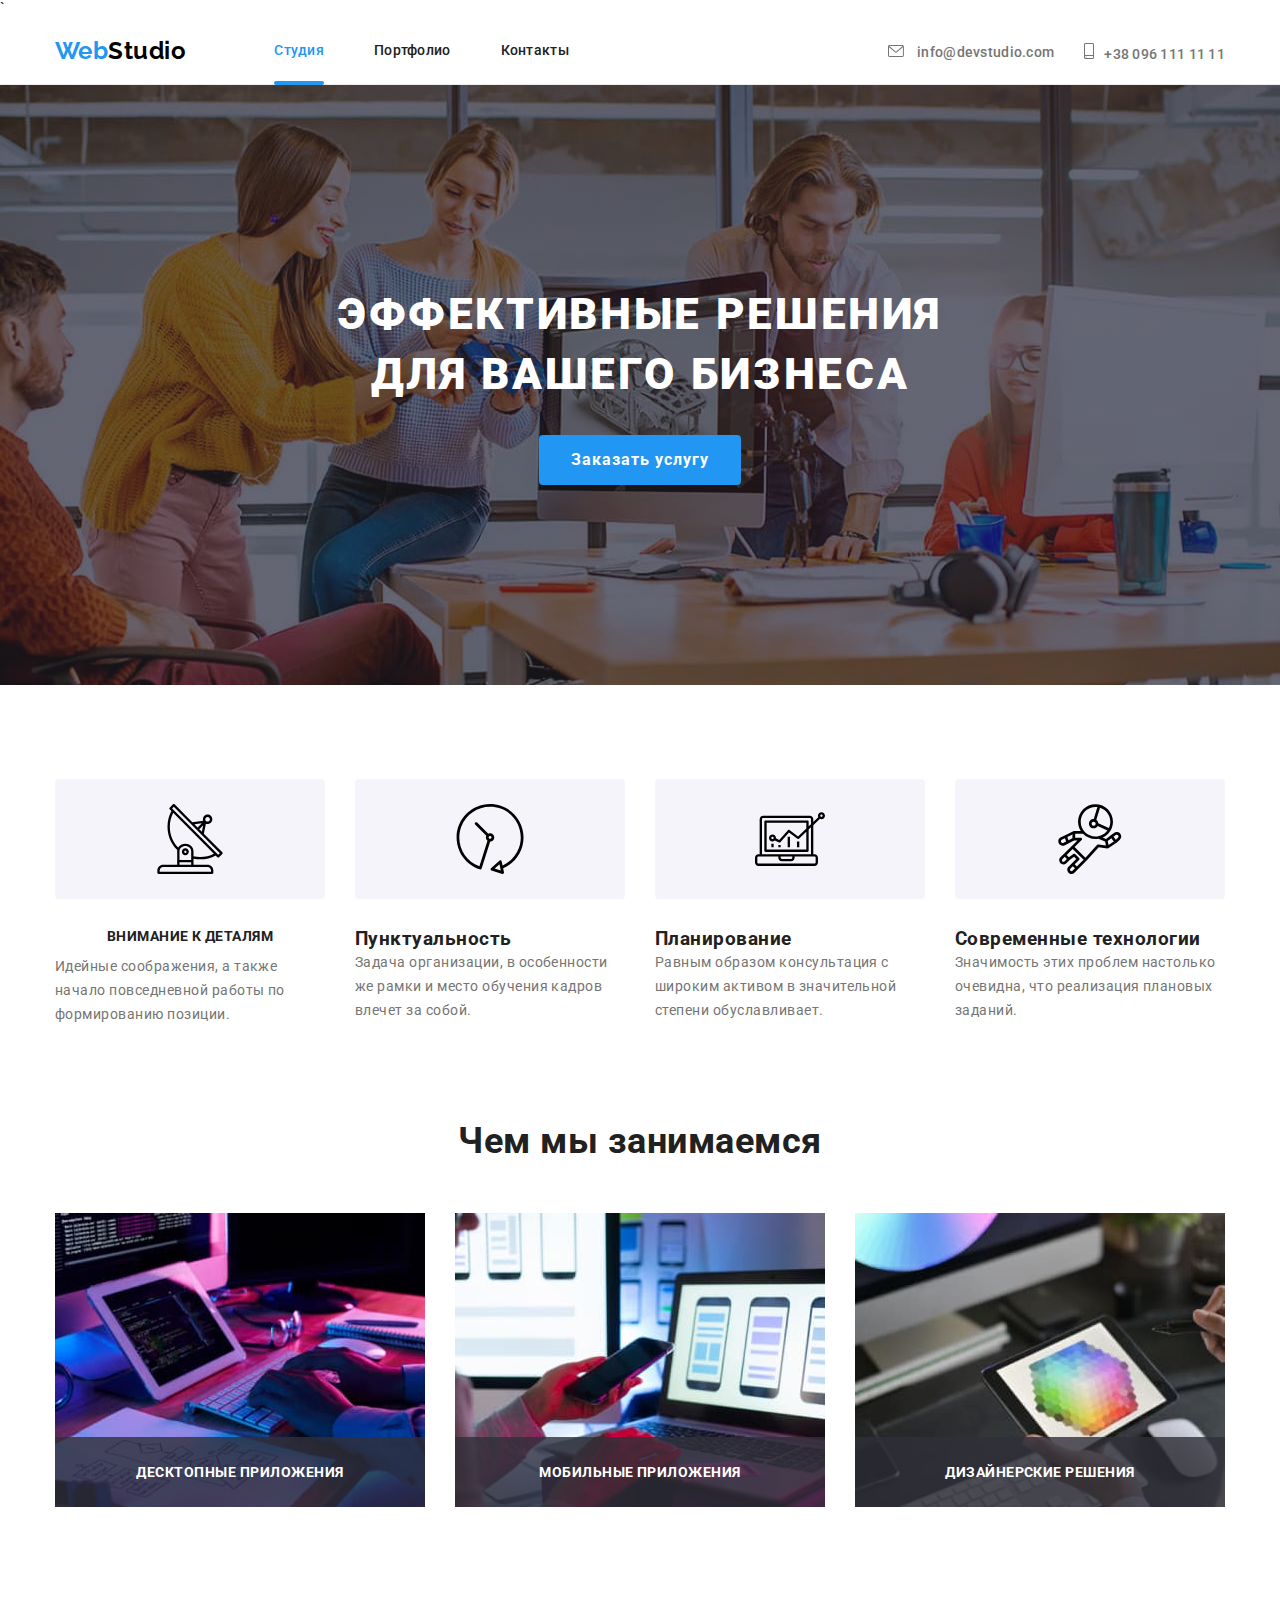
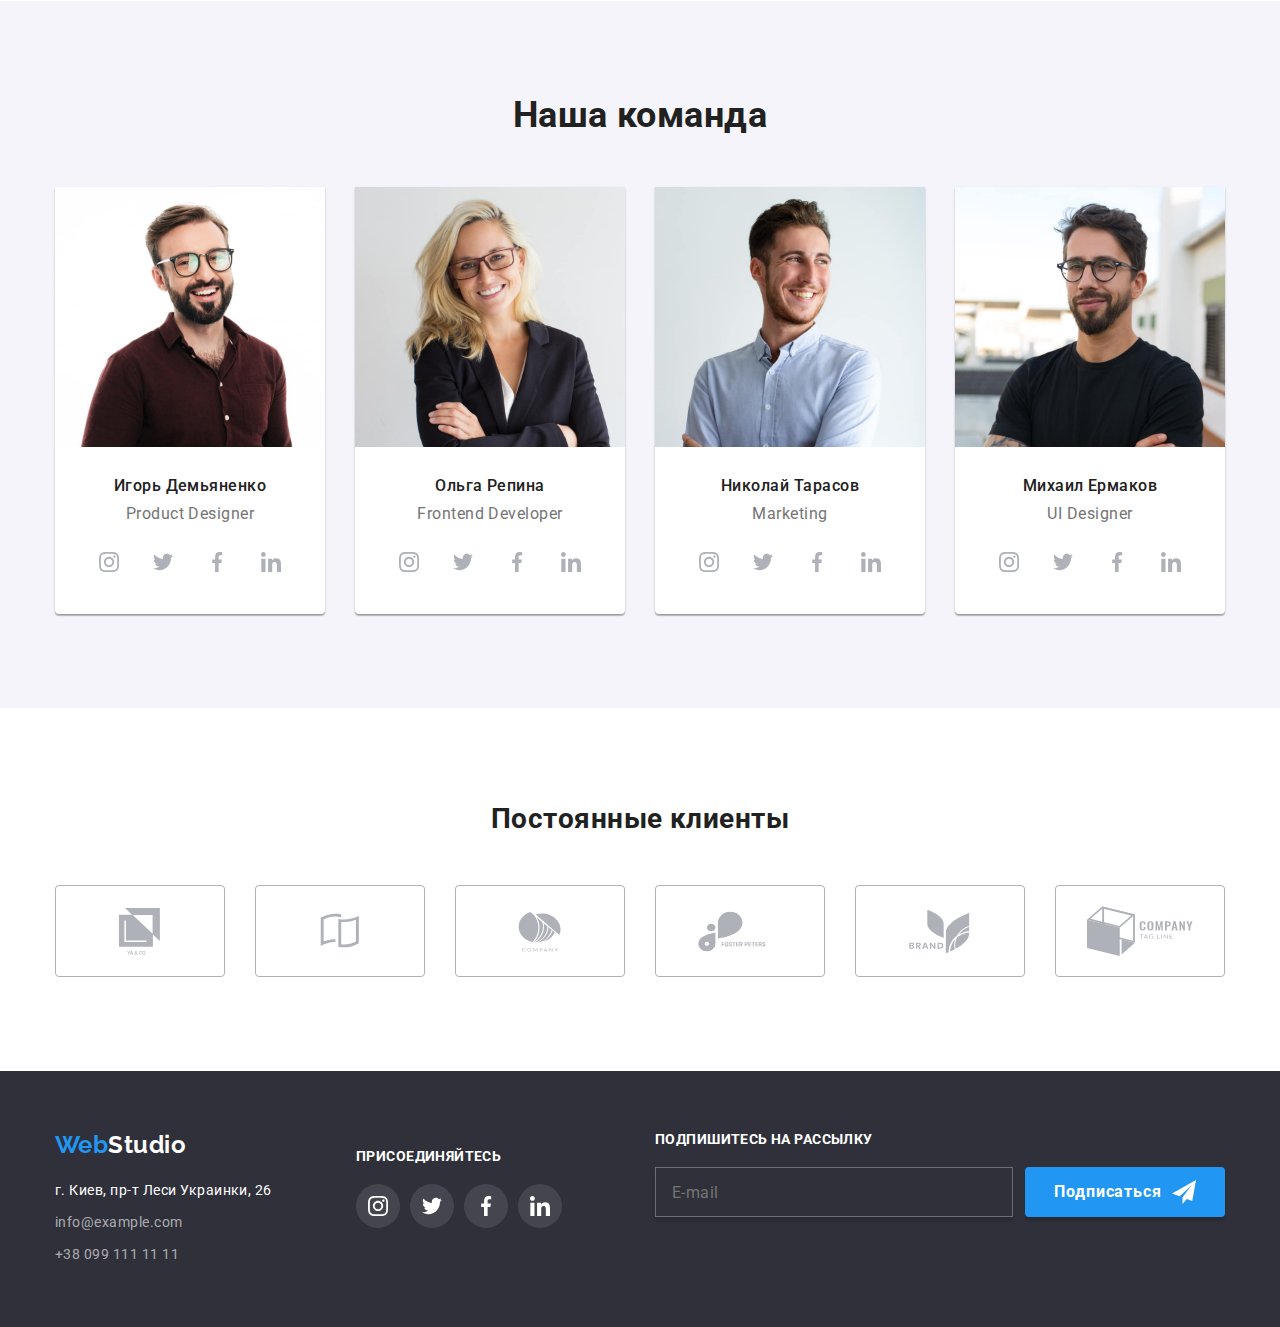
==== index.html @ 8d6b6061 "goit-markup-hw-08" ====
`
<!DOCTYPE html>
<html lang="en">

<head>
    <meta charset="UTF-8" />
    <meta http-equiv="X-UA-Compatible" content="IE=edge" />
    <meta name="viewport" content="width=device-width, initial-scale=1.0" />
    <title>Document</title>
    <link href="https://fonts.googleapis.com/css2?family=Raleway:wght@700&family=Roboto:wght@400;500;700;900&display=swap" rel="stylesheet" />
    <link rel="stylesheet" href="https://cdnjs.cloudflare.com/ajax/libs/modern-normalize/1.1.0/modern-normalize.min.css" />
    <link rel="stylesheet" href="./css/main.min.css">
</head>

<body>
    <header class="header">
        <div class="conteiner">
            <a href="./index.html" class="logo logo--header" lang="en">
                <span class="logo__word">Web</span>Studio</a>
            <nav class="nav">
                <ul class="nav__list">
                    <li class="nav__item">
                        <a href="./index.html" class="nav__link current">Студия</a>
                    </li>
                    <li class="nav__item">
                        <a href="./portfolio.html" class="nav__link">Портфолио</a>
                    </li>
                    <li class="nav__item">
                        <a href="" class="nav__link">Контакты</a>
                    </li>
                </ul>
            </nav>
            <ul class="header__list">
                <li class="header__connect">
                    <a href="mailto:info@devstudio.com" class="header__link">
                        <svg class="header__icon" width="16" height="12">
                <use href="./image/icons.svg#icon-envelope-hover"></use>
              </svg>
                        <span class="header__number">info@devstudio.com</span>
                    </a>
                </li>
                <li class="header__connect">
                    <a href="tel:+380961111111" class="header__link">
                        <svg class="header__icon" width="10" height="16">
                <use href="./image/icons.svg#icon-smartphone"></use></svg
              ><span class="header__number">+38 096 111 11 11</span></a
            >
          </li>
        </ul>
        <button type="button" class="burger-btn">
          <svg width="24" height="16">
            <use href="./image/icons.svg#icon-burger_btn" ></use>
          </svg>
                        </button>
                        <div class="mob__menu is-hidden">
                            <button class="mob__btn">
            <svg class="mob__close" width="19" height="19">
              <use href="./image/icons.svg#icon-Close"></use>
            </svg>
                                  </button>
                            <div class="mob__top">
                                <ul class="mob__list">
                                    <li class="mob__item">
                                        <a href="./index.html" class="mob__link current">Студия</a>
                                    </li>
                                    <li class="mob__item">
                                        <a href="./portfolio.html" class="mob__link">Портфолио</a>
                                    </li>
                                    <li class="mob__item">
                                        <a href="" class="mob__link">Контакты</a>
                                    </li>
                                </ul>
                            </div>
                            <div class="mob__bottom">
                                <ul class="contact__mob">
                                    <li class="contact__connect">
                                        <a href="mailto:info@devstudio.com" class="contact__link">
                                            <span class="contact__number">info@devstudio.com</span>
                                        </a>
                                    </li>
                                    <li class="contact__connect">
                                        <a href="tel:+380961111111" class="contact__link">
                                            <span class="contact__number">+38 096 111 11 11</span></a>
                                    </li>
                                </ul>


                                <ul class="mob__soc-networks">
                                    <li class=" mob__soc-items ">
                                        <a href=" " class="mob__soc-link ">Instagram
                                </a>
                                    </li>
                                    <li class="mob__soc-items ">
                                        <a href=" " class="mob__soc-link before">Twitter
                                </a>
                                    </li>
                                    <li class="mob__soc-items ">
                                        <a href=" " class="mob__soc-link before">Facebook
                                </a>
                                    </li>
                                    <li class="mob__soc-items ">
                                        <a href=" " class="mob__soc-link before">LinkedIn
                                </a>
                                    </li>
                                </ul>
                            </div>

                        </div>
        </div>
    </header>
    <main>
        <section class="hero ">
            <div class="hero__content ">
                <h1 class="hero__title ">Эффективные решения для вашего бизнеса</h1>
                <button type="button " class="hero__btn " data-modal-open>
            Заказать услугу
          </button>
            </div>
        </section>
        <section class="principles section ">
            <div class="conteiner ">
                <h2 hidden>principles</h2>
                <ul class="principles__list ">
                    <li class="principles__card ">
                        <div class="principles__content ">
                            <svg class="principles__icon ">
                  <use href="./image/icons.svg#icon-antenna "></use>
                </svg>
                        </div>
                        <h3 class="principles__title ">Внимание к деталям</h3>
                        <p class="principles__text ">
                            Идейные соображения, а также начало повседневной работы по формированию позиции.
                        </p>
                    </li>
                    <li class="principles__card ">
                        <div class="principles__content ">
                            <svg class="principles__icon ">
                  <use href="./image/icons.svg#icon-Vector " class="icon "></use>
                </svg>
                        </div>
                        <h3 class="principles-title ">Пунктуальность</h3>
                        <p class="principles__text ">
                            Задача организации, в особенности же рамки и место обучения кадров влечет за собой.
                        </p>
                    </li>
                    <li class="principles__card ">
                        <div class="principles__content ">
                            <svg class="principles__icon ">
                  <use href="./image/icons.svg#icon-diagram "></use>
                </svg>
                        </div>
                        <h3 class="principles-title ">Планирование</h3>
                        <p class="principles__text ">
                            Равным образом консультация с широким активом в значительной степени обуславливает.
                        </p>
                    </li>
                    <li class="principles__card ">
                        <div class="principles__content ">
                            <svg class="principles__icon ">
                  <use href="./image/icons.svg#icon-group-5 "></use>
                </svg>
                        </div>
                        <h3 class="principles-title ">Современные технологии</h3>
                        <p class="principles__text ">
                            Значимость этих проблем настолько очевидна, что реализация плановых заданий.
                        </p>
                    </li>
                </ul>
            </div>
        </section>
        <section class="directions section hidden ">
            <div class="conteiner ">
                <h2 class="directions__title ">Чем мы занимаемся</h2>
                <ul class="directions__list ">
                    <li class="directions__item ">
                        <img src="./image/img-1.jpg " alt="printingon the kybord " width="370 " class="directions__img " />
                        <p class="direction__text ">Десктопные приложения</p>
                    </li>
                    <li class="directions__item ">
                        <img src="./image/box-2.jpg " alt="notebook with a phone " width="370 " class="directions__img " />
                        <p class="direction__text ">Мобильные приложения</p>
                    </li>
                    <li class="directions__item ">
                        <img src="./image/box-3.jpg " alt="palette in laptop " width="370 " class="directions__img " />
                        <p class="direction__text ">Дизайнерские решения</p>
                    </li>
                </ul>
            </div>
        </section>
        <section class="team section ">
            <div class="conteiner ">
                <h2 class="team__title ">Наша команда</h2>
                <ul class="team__list ">
                    <li class="team__card ">
                        <img src="./image/dem.jpg " alt="Demianenko " width="270 " />
                        <div class="team__content ">
                            <h3 class="team__members ">Игорь Демьяненко</h3>
                            <p class="team__text ">Product Designer</p>
                            <ul class="team__contacts ">
                                <li class="team__soc-networks ">
                                    <a href=" " class="team__link ">
                                        <svg class="team__icons " width="20 " height="20 ">
                        <use href="./image/icons.svg#icon-instagram "></use>
                      </svg>
                                    </a>
                                </li>
                                <li class="team__soc-networks ">
                                    <a href=" " class="team__link ">
                                        <svg class="team__icons " width="20 " height="20 ">
                        <use href="./image/icons.svg#icon-twitter "></use>
                      </svg>
                                    </a>
                                </li>
                                <li class="team__soc-networks ">
                                    <a href=" " class="team__link ">
                                        <svg class="team__icons " width="20 " height="20 ">
                        <use href="./image/icons.svg#icon-facebook "></use>
                      </svg>
                                    </a>
                                </li>
                                <li class="team__soc-networks ">
                                    <a href=" " class="team__link ">
                                        <svg class="team__icons " width="20 " height="20 ">
                        <use href="./image/icons.svg#icon-linkedin "></use>
                      </svg>
                                    </a>
                                </li>
                            </ul>
                        </div>
                    </li>
                    <li class="team__card ">
                        <img src="./image/repi.jpg " alt="Repina " width="270 " />
                        <div class="team__content ">
                            <h3 class="team__members ">Ольга Репина</h3>
                            <p class="team__text ">Frontend Developer</p>
                            <ul class="team__contacts ">
                                <li class="team__soc-networks ">
                                    <a href=" " class="team__link ">
                                        <svg class="team__icons " width="20 " height="20 ">
                        <use href="./image/icons.svg#icon-instagram "></use>
                      </svg>
                                    </a>
                                </li>
                                <li class="team__soc-networks ">
                                    <a href=" " class="team__link ">
                                        <svg class="team__icons " width="20 " height="20 ">
                        <use href="./image/icons.svg#icon-twitter "></use>
                      </svg>
                                    </a>
                                </li>
                                <li class="team__soc-networks ">
                                    <a href=" " class="team__link ">
                                        <svg class="team__icons " width="20 " height="20 ">
                        <use href="./image/icons.svg#icon-facebook "></use>
                      </svg>
                                    </a>
                                </li>
                                <li class="team__soc-networks ">
                                    <a href=" " class="team__link ">
                                        <svg class="team__icons " width="20 " height="20 ">
                        <use href="./image/icons.svg#icon-linkedin "></use>
                      </svg>
                                    </a>
                                </li>
                            </ul>
                        </div>
                    </li>
                    <li class="team__card ">
                        <img src="./image/tar.jpg " alt="Tarasov " width="270 " />
                        <div class="team__content ">
                            <h3 class="team__members ">Николай Тарасов</h3>
                            <p class="team__text ">Marketing</p>
                            <ul class="team__contacts ">
                                <li class="team__soc-networks ">
                                    <a href=" " class="team__link ">
                                        <svg class="team__icons " width="20 " height="20 ">
                        <use href="./image/icons.svg#icon-instagram "></use>
                      </svg>
                                    </a>
                                </li>
                                <li class="team__soc-networks ">
                                    <a href=" " class="team__link ">
                                        <svg class="team__icons " width="20 " height="20 ">
                        <use href="./image/icons.svg#icon-twitter "></use>
                      </svg>
                                    </a>
                                </li>
                                <li class="team__soc-networks ">
                                    <a href=" " class="team__link ">
                                        <svg class="team__icons " width="20 " height="20 ">
                        <use href="./image/icons.svg#icon-facebook "></use>
                      </svg>
                                    </a>
                                </li>
                                <li class="team__soc-networks ">
                                    <a href=" " class="team__link ">
                                        <svg class="team__icons " width="20 " height="20 ">
                        <use href="./image/icons.svg#icon-linkedin "></use>
                      </svg>
                                    </a>
                                </li>
                            </ul>
                        </div>
                    </li>
                    <li class="team__card ">
                        <img src="./image/jer.jpg " alt="Jermakov " width="270 " />
                        <div class="team__content ">
                            <h3 class="team__members ">Михаил Ермаков</h3>
                            <p class="team__text ">UI Designer</p>
                            <ul class="team__contacts ">
                                <li class="team__soc-networks ">
                                    <a href=" " class="team__link ">
                                        <svg class="team__icons " width="20 " height="20 ">
                        <use href="./image/icons.svg#icon-instagram "></use>
                      </svg>
                                    </a>
                                </li>
                                <li class="team__soc-networks ">
                                    <a href=" " class="team__link ">
                                        <svg class="team__icons " width="20 " height="20 ">
                        <use href="./image/icons.svg#icon-twitter "></use>
                      </svg>
                                    </a>
                                </li>
                                <li class="team__soc-networks ">
                                    <a href=" " class="team__link ">
                                        <svg class="team__icons " width="20 " height="20 ">
                        <use href="./image/icons.svg#icon-facebook "></use>
                      </svg>
                                    </a>
                                </li>
                                <li class="team__soc-networks ">
                                    <a href=" " class="team__link ">
                                        <svg class="team__icons " width="20 " height="20 ">
                        <use href="./image/icons.svg#icon-linkedin "></use>
                      </svg>
                                    </a>
                                </li>
                            </ul>
                        </div>
                    </li>
                </ul>
            </div>
        </section>
        <section class="client section ">
            <div class="conteiner ">
                <h2 class="clients__title ">Постоянные клиенты</h2>
                <ul class="clients__list ">
                    <li class="clients__item ">
                        <a href=" " class="clients__link ">
                            <svg class="clients__icon " width="41 " height="47 ">
                  <use href="./image/icons.svg#icon-group "></use></svg
              ></a>
            </li>
            <li class="clients__item ">
              <a href=" " class="clients__link ">
                <svg class="clients__icon " width="40 " height="52 ">
                  <use href="./image/icons.svg#icon-Union "></use></svg
              ></a>
            </li>
            <li class="clients__item ">
              <a href=" " class="clients__link ">
                <svg class="clients__icon " width="43 " height="41 ">
                  <use href="./image/icons.svg#icon-group-1 "></use></svg
              ></a>
            </li>
            <li class="clients__item ">
              <a href=" " class="clients__link ">
                <svg class="clients__icon " width="84 " height="41 ">
                  <use href="./image/icons.svg#icon-group-2 "></use></svg
              ></a>
            </li>
            <li class="clients__item ">
              <a href=" " class="clients__link ">
                <svg class="clients__icon " width="63 " height="45 ">
                  <use href="./image/icons.svg#icon-group-3 "></use></svg
              ></a>
            </li>
            <li class="clients__item ">
              <a href=" " class="clients__link ">
                <svg class="clients__icon " width="106 " height="60 ">
                  <use href="./image/icons.svg#icon-group-4 "></use></svg
              ></a>
            </li>
          </ul>
        </div>
      </section>
    </main>
    <footer class="footer ">
      <div class="conteiner block ">
        <div class="footer__contacts ">
          <a href="./index.html " class="logo logo--footer " lang="en ">
            <span class="logo__word ">Web</span>Studio</a
          >
          <address class="footer__post-address ">г. Киев, пр-т Леси Украинки, 26</address>
          <ul class="footer__virtual ">
            <li class="footer__interactive ">
              <a href="mailto:info@example.com " class="footer__connection "
                >info@example.com</a
              >
            </li>
            <li class="footer__interactive ">
              <a href="tel:+380991111111 " class="footer__connection "
                >+38 099 111 11 11</a
              >
            </li>
          </ul>
        </div>
        <div class="footer__network-address ">
          <h3 class="footer__title ">присоединяйтесь</h3>
          <ul class="footer__list ">
            <li class="footer__soc-networks ">
              <a href=" " class="footer__link ">
                <svg class="footer__icon " width="20 " height="20 ">
                  <use href="./image/icons.svg#icon-instagram "></use>
                </svg>
                        </a>
                    </li>
                    <li class="footer__soc-networks ">
                        <a href=" " class="footer__link ">
                            <svg class="footer__icon " width="20 " height="20 ">
                  <use href="./image/icons.svg#icon-twitter "></use>
                </svg>
                        </a>
                    </li>
                    <li class="footer__soc-networks ">
                        <a href=" " class="footer__link ">
                            <svg class="footer__icon " width="20 " height="20 ">
                  <use href="./image/icons.svg#icon-facebook "></use>
                </svg>
                        </a>
                    </li>
                    <li class="footer__soc-networks ">
                        <a href=" " class="footer__link ">
                            <svg class="footer__icon " width="20 " height="20 ">
                  <use href="./image/icons.svg#icon-linkedin "></use></svg
              ></a>
            </li>
          </ul>
        </div>

        <div class="footer__subsccrible ">
          <h3 class="footer__caption ">Подпишитесь на рассылку</h3>
          <div class="footer__area ">
            <form class="footer__form ">
              <label>
                <input
                  type="email "
                  name="subcrible-email "
                  placeholder="E-mail "
                  class="footer__input "
                />
              </label>
              <button type="submit " class="footer__btn ">
               Подписаться
                <svg class="footer__send ">
                  <use href="./image/icons.svg#icon-icon-send "></use>
                </svg>
                            </button>
                            </form>
            </div>
            </div>
            </div>
            </footer>

            <div class="modal__backdrop is-hidden " data-modal>
                <div class="modal ">
                    <button type="button " class="modal__close " data-modal-close>
          <svg class="modal__cross " width="11 " height="11 ">
            <use href="./image/icons.svg#icon-Close "></use>
          </svg>
        </button>
                    <p class="modal__title "> Оставьте свои данные, мы вам перезвоним</p>

                    <form class="modal__form ">

                        <label for="user-name " class="modal__element ">Имя</label>
                        <div class="modal__field ">
                            <input type="text " name="user-name " class="modal__input " id="user-name " autofocus/>
                            <svg class="modal__icon " width="12 " height="12 ">
                            <use href="./image/icons.svg#icon-man "></use>
                              </svg>
                        </div>

                        <label for="user-tel " class="modal__element ">Телефон</label>
                        <div class="modal__field ">
                            <input type="tel " name="user-tel " class="modal__input " id="user-tel " />
                            <svg class="modal__icon " width="13 " height="13 ">
                            <use href="./image/icons.svg#icon-phone "></use>
                              </svg>
                        </div>

                        <label for="user-email " class="modal__element ">Почта</label>
                        <div class="modal__field ">
                            <input type="email " name="user-email " class="modal__input " id="user-email " />
                            <svg class="modal__icon " width="15 " height="15 ">
                            <use href="./image/icons.svg#icon-envelope "></use>
                              </svg>
                        </div>

                        <label class="modal__element " for="modal__text ">
                          Комментарий</label>
                        <textarea name="comments " class="modal__comments " id="modal-text " placeholder="Введите текст "></textarea>

                        <div class="modal__line ">
                            <input type="checkbox " name="user-agreement " id="user-agreement " class="modal__checkbox is-hidden ">
                            <label for="user-agreement " class="modal__agreement ">
                              <span>
                          <svg class="modal__tick " width="11 " height="8 ">
                            <use href="./image/icons.svg#icon-tick "></use>
                              </svg></span>
                                 Соглашаюсь с рассылкой и принимаю &nbsp; <a href=" " class="modal__link "> Условия договора</a>
                        </div>

                        <button type="submit " class="modal__submit ">Отправить</button>
                    </form>
                </div>

            </div>
            </div>
            <script src="./js/modal.js "></script>
            <script src="./js/menu.js "></script>
</body>

</html>
---- css/main.min.css ----
h1,h2,h3,h4,h5,h6,p{margin:0}img{display:block;max-width:100%;height:auto;width:100%}:root{--bacground-white: #ffffff;--hero-link-color: #ffffff;--link-color: #2196f3;--main-text-color: #212121;--secondary-text-color: #757575}.visually-hidden{position:absolute;white-space:nowrap;width:1px;height:1px;overflow:hidden;border:0;padding:0;clip:rect(0 0 0 0);clip-path:inset(50%);margin:-1px}html{box-sizing:border-box}*,*::before,::after{box-sizing:inherit}body{color:#212121;font-family:"Roboto",sans-serif;background-color:#fff;letter-spacing:.03em}ul{margin:0;padding-left:0;list-style:none}.conteiner{width:100%;padding-left:15px;padding-right:15px;margin:0 auto}@media screen and (min-width: 480px){.conteiner{max-width:480px}}@media screen and (min-width: 768px){.conteiner{max-width:768px}}@media screen and (min-width: 1200px){.conteiner{max-width:1200px}}.section{padding-top:60px;padding-bottom:60px}@media screen and (min-width: 1200px){.section{padding-top:94px;padding-bottom:94px}}.clients__title{font-weight:700;font-size:28px;line-height:33px;text-align:center;color:var(--main-text-color);margin-bottom:50px}.clients__list{list-style:none;display:flex;padding:0;flex-wrap:wrap;gap:30px}.clients__item{flex-basis:calc((100% - 30px)/2);width:100%;height:92px}@media screen and (min-width: 720px){.clients__item{flex-basis:calc((100% - 60px)/3)}}@media screen and (min-width: 1200px){.clients__item{flex-basis:calc((100% - 150px)/6)}}.clients__link{display:flex;justify-content:center;align-items:center;width:100%;height:100%;fill:#afb1b8;border:1px solid #afb1b8;border-radius:4px;transition-property:border;transition-duration:250ms;transition-timing-function:cubic-bezier(0.4, 0, 0.2, 1)}.clients__link:hover,.clients__link:focus{border:1px solid var(--link-color)}.clients__icon{transition-property:fill;transition-duration:250ms;transition-timing-function:cubic-bezier(0.4, 0, 0.2, 1)}.clients__link:hover>.clients__icon,.clients__link:focus>.clients__icon{fill:var(--link-color)}.directions.section.hidden{display:none}@media screen and (min-width: 1200px){.directions.section.hidden{display:block}}.directions__list{list-style:none;padding-left:0;margin-top:0;margin-bottom:0;display:flex;gap:30px}.directions__item{flex-basis:calc((100% - 60px)/3);position:relative;display:block}.directions__title{font-weight:700;font-size:36px;line-height:1.16;text-align:center;color:var(--main-text-color);margin-bottom:50px}.direction__text{font-family:"Roboto";font-weight:700;font-size:14px;line-height:1.1428571429;text-align:center;text-transform:uppercase;color:var(--bacground-white);display:flex;justify-content:center;align-items:center;width:370px;height:70px;background:rgba(47,48,58,.8);position:absolute;bottom:0}.directions__img{display:block}.btn-list,.examples{list-style:none;padding:0;margin-top:0;margin-bottom:0}.btn-list{margin-bottom:50px;display:flex;flex-wrap:wrap;row-gap:15px;column-gap:8px;justify-content:flex-start}@media screen and (min-width: 768px){.btn-list{justify-content:center}}.btn-item{font-family:inherit;font-weight:500;font-size:16px;line-height:1.62;text-align:center;color:var(--main-text-color);background-color:#f5f4fa;letter-spacing:inherit;padding:6px 22px;border-radius:4px;border:none;transition-property:background-color,color;transition-duration:250ms;transition-timing-function:cubic-bezier(0.4, 0, 0.2, 1)}.btn-item:hover,.btn-item:focus{color:var(--hero-link-color);background-color:var(--link-color);box-shadow:0px 3px 1px rgba(0,0,0,.1),0px 1px 2px rgba(0,0,0,.08),0px 2px 2px rgba(0,0,0,.12)}.examples{display:inline-flex;flex-wrap:wrap;gap:30px}.examples-item{flex-basis:100%;position:relative;transition-property:box-shadow;transition-duration:250ms;transition-timing-function:cubic-bezier(0.4, 0, 0.2, 1)}@media screen and (min-width: 768px){.examples-item{flex-basis:calc((100% - 30px)/2)}}@media screen and (min-width: 1200px){.examples-item{flex-basis:calc((100% - 60px)/3)}}.examples-item:hover,.examples-item:focus{box-shadow:0px 1px 1px rgba(0,0,0,.12),0px 4px 4px rgba(0,0,0,.06),1px 4px 6px rgba(0,0,0,.16)}.examples-img{display:block;max-width:100%}@media screen and (min-width: 768px){.examples-img{width:354px;height:294px}}@media screen and (min-width: 1200px){.examples-img{width:370px;height:294px}}.examples-title{margin-bottom:4px;font-weight:700;font-size:18px;line-height:2;letter-spacing:.06em;color:var(--main-text-color)}.examples-text{font-size:16px;line-height:1.88;color:var(--secondary-text-color)}.card-content{padding:20px 24px;background:#fff;border-bottom:1px solid #eee;border-right:1px solid #eee;border-left:1px solid #eee}.example-top{position:relative;overflow:hidden}.overley-text{position:absolute;transform:translateY(100%);font-size:400;font-size:18px;line-height:1.5555555556;color:#fff;padding:63px 25px;background:rgba(33,150,243,.9);top:0;display:flex;height:100%;transition-property:transform;transition-duration:250ms;transition-timing-function:cubic-bezier(0.4, 0, 0.2, 1)}.examples-item:hover .overley-text{transform:translateY(0)}.footer{padding-top:60px;padding-bottom:60px;background-color:#2f303a;width:100%}.conteiner.block{text-align:center}@media screen and (min-width: 768px){.conteiner.block{display:flex;flex-wrap:wrap}}@media screen and (min-width: 1200px){.conteiner.block{text-align:start}}.footer__contacts{flex-basis:100%}@media screen and (min-width: 768px){.footer__contacts{flex-basis:50%}}@media screen and (min-width: 1200px){.footer__contacts{flex-basis:231px}}.logo--footer{color:var(--hero-link-color)}.footer__post-address{font-weight:400;font-size:14px;line-height:1.71;color:var(--hero-link-color);font-style:normal;margin-top:20px}.footer__virtual{list-style:none;padding-left:0;margin-top:8px;margin-bottom:0}.footer__interactive:last-child{margin-top:8px}.footer__connection{font-family:"Roboto";font-size:14px;line-height:1.71;color:rgba(255,255,255,.6);text-decoration:none}.footer__network-address{margin-top:60px;flex-basis:100%}@media screen and (min-width: 768px){.footer__network-address{margin-top:5px;flex-basis:50%}}@media screen and (min-width: 1200px){.footer__network-address{flex-basis:206px}}@media screen and (min-width: 1200px){.footer__network-address{margin-left:70px;padding-top:12px}}.footer__list{list-style:none;display:flex;justify-content:center}.footer__soc-networks{width:44px;height:44px;margin-left:10px}.footer__soc-networks:first-child{margin-left:0}.footer__title{margin-bottom:20px;color:var(--bacground-white);font-family:"Roboto";font-weight:700;font-size:14px;line-height:1.1428571429;letter-spacing:.03em;text-transform:uppercase}.footer__link{display:flex;justify-content:center;align-items:center;width:100%;height:100%;border-radius:50%;background-color:rgba(255,255,255,.1);transition-property:background-color;transition-duration:250ms;transition-timing-function:cubic-bezier(0.4, 0, 0.2, 1)}.footer__link:hover,.footer__link:focus{background-color:var(--link-color)}.footer__icon{fill:var(--bacground-white)}.footer__subsccrible{margin-top:60px;flex-basis:100%}@media screen and (min-width: 1200px){.footer__subsccrible{margin-left:auto;margin-top:0;flex-basis:570px}}.footer__caption{font-family:"Roboto";font-weight:700;font-size:14px;line-height:1.1428571429;letter-spacing:.03em;text-transform:uppercase;color:#fff;padding-top:12px;margin-bottom:20px}@media screen and (min-width: 768px){.footer__caption{padding-top:0}}@media screen and (min-width: 1200px){.footer__form{display:flex}}.footer__input{height:50px;width:100%;max-width:450px;background-color:rgba(0,0,0,0);padding-left:16px;border:1px solid rgba(255,255,255,.3);box-shadow:0px 4px 4px rgba(0,0,0,.15);outline:rgba(0,0,0,0);transition-property:border-color;transition-duration:250ms;transition-timing-function:cubic-bezier(0.4, 0, 0.2, 1);font-family:"Roboto";font-size:16px;line-height:1.25;letter-spacing:.03em;color:rgba(255,255,255,.6);margin-bottom:20px}.footer__input:focus{border-color:var(--link-color)}@media screen and (min-width: 1200px){.footer__input{width:358px}}.footer__btn{width:200px;height:50px;background:#2196f3;box-shadow:0px 4px 4px rgba(0,0,0,.15);border-radius:4px;border:0;margin:0 auto;padding:0;display:flex;justify-content:center;align-items:center;font-family:"Roboto";font-weight:700;font-size:16px;line-height:1.875;letter-spacing:.06em;color:#fff;transition-property:background-color;transition-duration:250ms;transition-timing-function:cubic-bezier(0.4, 0, 0.2, 1);text-align:center}.footer__btn:hover,.footer__btn:focus{background-color:#188ce8}@media screen and (min-width: 1200px){.footer__btn{margin-left:12px}}.footer__send{width:24px;height:24px;margin-left:10px;fill:#fff}.header{background-color:#fff;border-bottom:1px solid #ececec;position:relative}.header .conteiner{display:flex;align-items:center}.nav{display:none;align-items:center;height:100%}@media screen and (min-width: 768px){.nav{display:flex}}.logo{font-family:"Raleway";font-weight:700;font-size:24px;line-height:1.1666666667;text-decoration:none}.logo--header{color:#000;margin-right:auto}@media screen and (min-width: 768px){.logo--header{margin-right:88px}}.logo__word{color:var(--link-color)}.nav__list{list-style:none;padding:0;display:flex;align-items:center}.nav__link{display:flex;font-weight:500;font-size:14px;line-height:1.14;letter-spacing:.02em;color:var(--main-text-color);text-decoration:none;padding-top:25px;padding-bottom:25px;transition-property:color;transition-duration:250ms;transition-timing-function:cubic-bezier(0.4, 0, 0.2, 1)}.nav__link:hover,.nav__link:focus{color:var(--link-color)}.nav__list .nav__link.current{color:var(--link-color)}.nav__item{height:100%;position:relative}.nav__item:not(:last-child){margin-right:50px}.nav__link.current::after{content:"";width:100%;height:4px;background:#2196f3;border-radius:2px;display:flex;position:absolute;bottom:-1px}.header__list{list-style:none;padding:0;align-items:center;margin-left:auto;display:none}@media screen and (min-width: 768px){.header__list{display:block;margin-left:auto}}@media screen and (min-width: 1200px){.header__list{display:flex;margin-left:auto;gap:30px}}.header__connect{height:16px}.header__connect:not(:last-child){margin-right:50px}@media screen and (min-width: 768px){.header__connect:not(:last-child){margin-right:0}}.header__link{width:100%;height:100%;font-weight:500;font-size:14px;line-height:1.14;letter-spacing:.02em;color:var(--secondary-text-color);text-decoration:none;transition-property:color;transition-duration:250ms;transition-timing-function:cubic-bezier(0.4, 0, 0.2, 1)}.header__link:hover,.header__link:focus{color:var(--link-color)}.header__number{margin-left:10px}.header__icon{fill:var(--secondary-text-color);transition-property:fill;transition-duration:250ms;transition-timing-function:cubic-bezier(0.4, 0, 0.2, 1)}.header__link:hover>.header__icon,.header__link:focus>.header__icon{fill:var(--link-color)}.contact__link{text-decoration:none}.contact__number{font-family:"Roboto";font-style:normal;font-weight:500;font-size:24px;line-height:1.1666666667;letter-spacing:.02em;color:#757575}.burger-btn{display:block;margin-left:auto;width:40px;height:40px}@media screen and (min-width: 768px){.burger-btn{display:none}}.mob__menu{display:flex;flex-direction:column;justify-content:space-between;position:fixed;z-index:2;top:0;left:0;width:100vw;height:100vh;background-color:#fff;padding-top:10px}@media screen and (min-width: 768px){.mob__menu{display:none}}.mob__list{display:flex;flex-direction:column;gap:32px}.mob__link{font-family:"Roboto";font-weight:500;font-size:40px;line-height:1.175;letter-spacing:.02em;color:var(--main-text-color);text-decoration:none;padding:0;transition-property:color;transition-duration:250ms;transition-timing-function:cubic-bezier(0.4, 0, 0.2, 1)}.mob__link:hover,.mob__link:focus{color:var(--link-color)}.mob__btn{position:absolute;right:15px;top:10px}.mob__top{padding-left:40px}.mob__bottom{padding-left:40px}.mob__soc-networks{margin-top:64px;display:flex;gap:10px}.mob__soc-items{list-style:none}.mob__soc-items .before::before{content:"";width:22px;height:0px;border:1px solid rgba(33,33,33,.2);margin-right:10px}.mob__soc-link{text-decoration:none}.contact__connect:not(:last-child){margin-bottom:32px}.hero__title{display:inline-block;font-weight:900;font-size:26px;line-height:1.6153846154;text-align:center;letter-spacing:.06em;text-transform:uppercase;color:var(--hero-link-color);margin-bottom:30px;max-width:360px;text-align:center}@media screen and (min-width: 1200px){.hero__title{max-width:696px;font-size:44px;line-height:1.36}}.hero{width:100%;background-color:#2f303a;margin:0 auto}@media screen and (min-width: 1200px){.hero{max-width:1600px;height:600px}}.hero__content{width:100%;min-height:400px;padding-top:118px;padding-bottom:118px;text-align:center;background-color:#2f303a;background-image:linear-gradient(rgba(47, 48, 58, 0.4), rgba(47, 48, 58, 0.4)),url(../image/hero-bg.jpg);background-repeat:no-repeat;background-position:center;background-size:cover}@media screen and (min-width: 1200px){.hero__content{width:100%;padding-top:200px;padding-bottom:200px;max-height:600px}}.hero__btn{font-family:inherit;font-weight:700;font-size:16px;line-height:1.875;display:flex;align-items:center;text-align:center;letter-spacing:.06em;color:var(--hero-link-color);background-color:var(--link-color);min-width:132px;border:0;border-radius:4px;padding:10px 32px 10px 32px;margin-right:auto;margin-left:auto;transition-property:background-color;transition-duration:250ms;transition-timing-function:cubic-bezier(0.4, 0, 0.2, 1)}.hero__btn:hover,.hero__btn:focus{background-color:#188ce8}@media screen and (min-width: 1200px){.hero__btn{font-size:16px;line-height:1.88}}.modal__backdrop{position:fixed;top:0;left:0;width:100%;height:100%;background:rgba(0,0,0,.2);transition:opacity 500ms linear,visibility 500ms linear}.modal{position:absolute;width:450px;height:609px;background-color:#fff;top:50%;left:50%;transform:translate(-50%, -50%) scale(1) rotate(0);transition:transform 300ms linear;padding:40px}@media screen and (min-width: 1200px){.modal{width:528px;min-height:581px}}.modal__close{position:absolute;top:8px;right:8px;width:30px;height:30px;border-radius:50%;border:1px solid gba(0, 0, 0, 0.1);background-color:#fff;display:flex;justify-content:center;align-items:center;outline:rgba(0,0,0,0);transition-property:border-color,cursor;transition-duration:250ms;transition-timing-function:cubic-bezier(0.4, 0, 0.2, 1)}.modal__close:hover,.modal__close:focus{cursor:pointer;border-color:var(--link-color)}.modal__cross{transition-property:fill;transition-duration:250ms;transition-timing-function:cubic-bezier(0.4, 0, 0.2, 1)}.modal__close:hover .modal__cross,.modal__close:focus .modal__cross{fill:var(--link-color)}.is-hidden{opacity:0;visibility:hidden;pointer-events:none}.modal__backdrop.is-hidden .modal{transform:translate(-50%, -50%) scale(0) rotate(-360deg)}.modal__element{margin-bottom:10px}.modal__title{font-family:"Roboto";font-weight:700;font-size:20px;line-height:1.15;text-align:center;letter-spacing:.03em;color:var(--main-text-color);margin-bottom:12px}.modal__input{background-color:rgba(0,0,0,0);padding-left:42px;width:100%;height:40px;border:1px solid rgba(33,33,33,.2);border-radius:4px;outline:rgba(0,0,0,0);transition-property:border-color;transition-duration:250ms;transition-timing-function:cubic-bezier(0.4, 0, 0.2, 1)}.modal__input:focus{border-color:#2196f3}.modal__field{position:relative;margin-bottom:10px;margin-top:4px}.modal__icon{position:absolute;left:12px;top:50%;transform:translateY(-50%);transition-property:fill;transition-duration:250ms;transition-timing-function:cubic-bezier(0.4, 0, 0.2, 1)}.modal__input:focus+.modal__icon{fill:#2196f3}.modal__element{font-family:"Roboto";font-weight:400;font-size:12px;line-height:1.1666666667;color:#757575}.modal__comments{width:100%;height:120px;padding:12px 16px 12px 16px;margin-top:4px;outline:rgba(0,0,0,0);border:1px solid rgba(33,33,33,.2);transition-property:border-color;transition-duration:250ms;transition-timing-function:cubic-bezier(0.4, 0, 0.2, 1);resize:none}.modal__comments:focus{border-color:var(--link-color)}.modal__comments::placeholder{font-family:"Roboto";font-size:14px;line-height:1.1428571429;letter-spacing:.01em;color:rgba(117,117,117,.5)}.modal__line{margin-top:20px;margin-bottom:30px;justify-content:center;align-items:center}.modal__checkbox{display:flex}.modal__agreement{font-family:"Roboto";font-size:12px;line-height:1.1666666667;letter-spacing:.03em;color:#757575;display:flex;align-items:center}.modal__link{color:var(--link-color)}.modal__agreement span{display:flex;justify-content:center;align-items:center;width:16px;height:15px;border-radius:2px;border:1px solid var(--main-text-color);margin-right:7px;transition-property:background-color;transition-duration:250ms;transition-timing-function:cubic-bezier(0.4, 0, 0.2, 1)}.modal__checkbox:checked+.modal__agreement span{background-color:#2196f3;border:none}.modal__tick{fill:rgba(0,0,0,0);transition-property:fill;transition-duration:250ms;transition-timing-function:cubic-bezier(0.4, 0, 0.2, 1)}.modal__checkbox:checked+.modal__agreement .modal__tick{fill:#fff}.modal__submit{width:200px;height:50px;background:#188ce8;box-shadow:0px 4px 4px rgba(0,0,0,.15);border-radius:4px;border:none;padding:10px 55px 10px 55px;font-family:"Roboto";font-weight:700;font-size:16px;line-height:1.875;letter-spacing:.06em;color:#fff;display:block;margin:0 auto}.principles.section{padding-bottom:0}.principles__list{list-style:none;display:flex;padding-left:0;margin-top:0;margin-bottom:0;flex-wrap:wrap;gap:30px}.principles__card{flex-basis:100%}@media screen and (min-width: 780px){.principles__card{flex-basis:calc((100% - 30px)/2)}}@media screen and (min-width: 1200px){.principles__card{flex-basis:calc((100% - 90px)/4)}}.principles__title{font-weight:700;font-size:14px;line-height:1.14;text-transform:uppercase;color:var(--main-text-color);margin-bottom:10px;text-align:center}.principles__text{font-size:14px;line-height:1.71;color:var(--secondary-text-color)}.principles__icon{display:block;width:70px;height:70px;transition-property:fill;transition-duration:250ms;transition-timing-function:cubic-bezier(0.4, 0, 0.2, 1)}.principles__content:hover>.principles__icon,.principles__content:focus>.principles__icon{fill:var(--link-color)}.principles__content{margin-bottom:30px;width:100%;height:120px;background-color:#f5f4fa;border-radius:4px;display:flex;justify-content:center;align-items:center}.team{background-color:#f5f4fa}.team__title{font-weight:700;font-size:36px;line-height:1.16;text-align:center;color:var(--main-text-color);margin-bottom:50px}.team__list{list-style:none;padding-left:0;margin-right:0;margin-left:0;display:flex;flex-wrap:wrap;gap:30px}.team__card{width:100%;background-color:#fff;border-radius:0px 0px 4px 4px;box-shadow:0px 1px 3px rgba(0,0,0,.12),0px 1px 1px rgba(0,0,0,.14),0px 2px 1px rgba(0,0,0,.2)}@media screen and (min-width: 720px){.team__card{flex-basis:calc((100% - 30px)/2)}}@media screen and (min-width: 1200px){.team__card{flex-basis:calc((100% - 90px)/4)}}.team__content{padding-top:30px;padding-bottom:30px;text-align:center}.team__members{font-weight:500;font-size:16px;line-height:1.18;color:var(--main-text-color);margin-bottom:10px}.team__text{font-size:16px;line-height:1.18;color:var(--secondary-text-color);margin-bottom:16px}.team__contacts{list-style:none;display:flex;justify-content:center}.team__soc-networks{width:44px;height:44px;margin-left:10px}.team__soc-networks:first-child{margin-left:0}.team__link{display:flex;justify-content:center;align-items:center;width:100%;height:100%;border-radius:50%;border:none;outline:rgba(0,0,0,0)}.team__link:hover,.team__link:focus{background-color:var(--link-color);transition-property:background-color;transition-duration:250ms;transition-timing-function:cubic-bezier(0.4, 0, 0.2, 1)}.team__icons{fill:#afb1b8;transition-property:fill;transition-duration:250ms;transition-timing-function:cubic-bezier(0.4, 0, 0.2, 1)}.team__link:hover>.team__icons,.team__link:focus>.team__icons{fill:var(--bacground-white)}/*# sourceMappingURL=main.min.css.map */
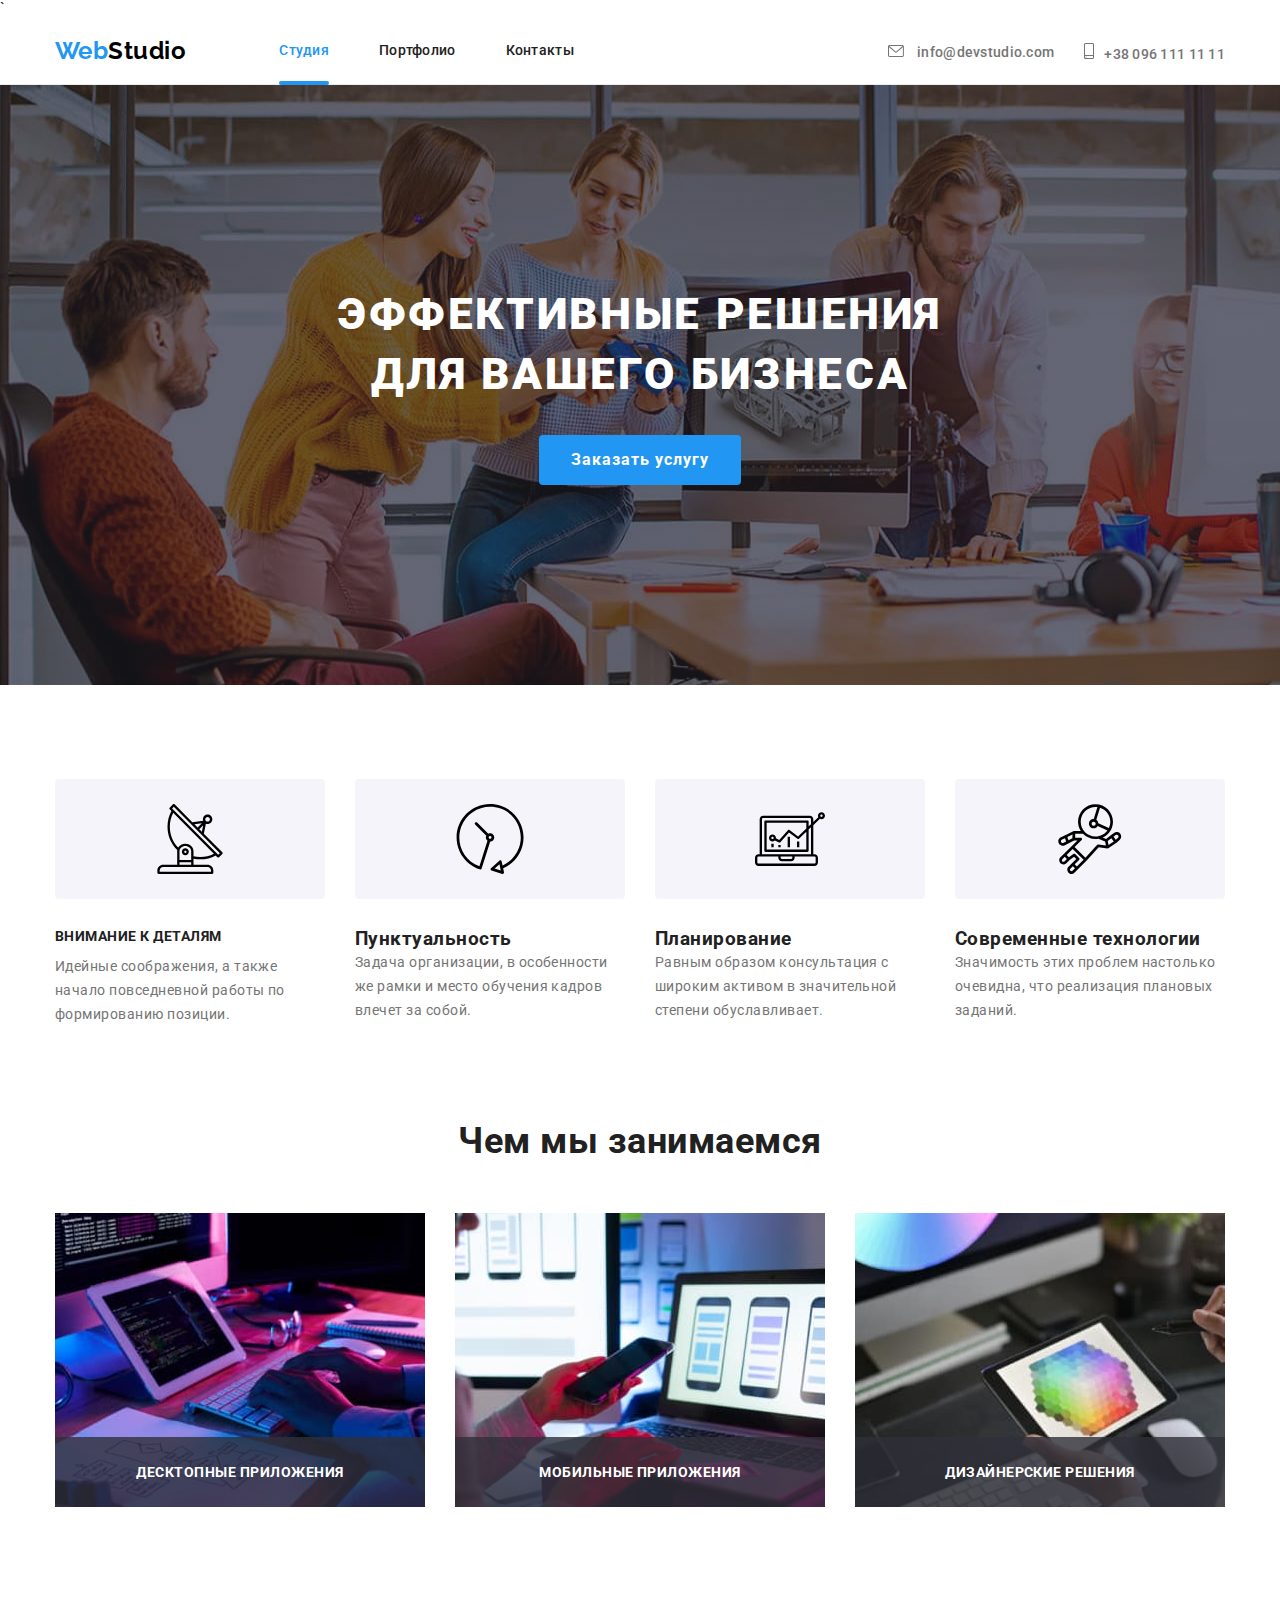
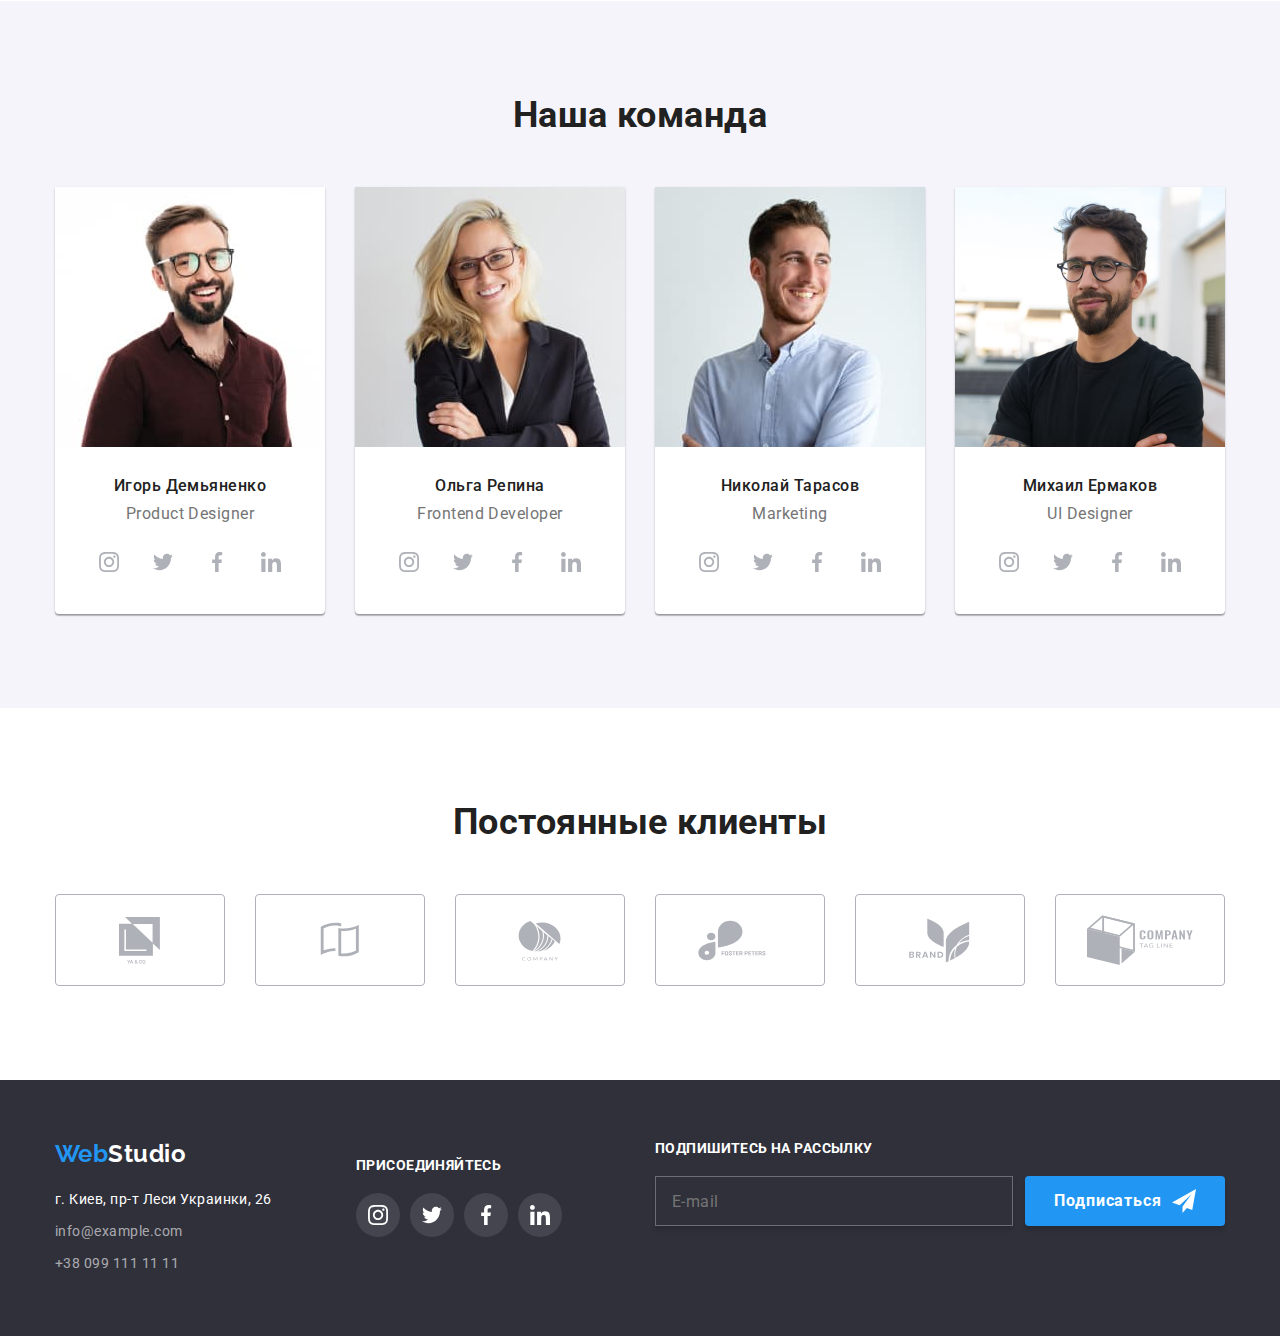
==== commit 2100e68f: "homework #8" ====
--- a/index.html
+++ b/index.html
@@ -48,7 +48,7 @@
           </li>
         </ul>
         <button type="button" class="burger-btn">
-          <svg width="24" height="16">
+          <svg class="burger-icon" width="24" height="16" >
             <use href="./image/icons.svg#icon-burger_btn" ></use>
           </svg>
                         </button>
@@ -74,13 +74,13 @@
                             <div class="mob__bottom">
                                 <ul class="contact__mob">
                                     <li class="contact__connect">
-                                        <a href="mailto:info@devstudio.com" class="contact__link">
-                                            <span class="contact__number">info@devstudio.com</span>
-                                        </a>
-                                    </li>
-                                    <li class="contact__connect">
                                         <a href="tel:+380961111111" class="contact__link">
                                             <span class="contact__number">+38 096 111 11 11</span></a>
+                                    </li>
+                                    <li class="contact__connect">
+                                        <a href="mailto:info@devstudio.com" class="contact__link">
+                                            <span class="contact__number mail">info@devstudio.com</span>
+                                        </a>
                                     </li>
                                 </ul>
 
@@ -192,7 +192,21 @@
                 <h2 class="team__title ">Наша команда</h2>
                 <ul class="team__list ">
                     <li class="team__card ">
-                        <img src="./image/dem.jpg " alt="Demianenko " width="270 " />
+                        <picture>
+                            <source srcset="
+                            ./image/Dem-img-desktop-1x.jpg 1x, 
+                            ./image/Dem-img-desktop-2x.jpg 2x" media="(min-width:1200px)" />
+                            <source srcset="
+                      ./image/Dem-img-tab-1x.jpg 1x,
+                      ./image/Dem-img-tab-2x.jpg 2x
+                    " media="(min-width:768px)" />
+                            <source srcset="
+                      ./image/Dem-img-mob-1x.jpg 1x,
+                      ./image/Dem-img-mob-2x.jpg 2x
+                    " media="(min-width:480px)" />
+                            <img src="./image/Dem-img-desktop-1x.jpg " alt="Demianenko " width="270 " />
+                        </picture>
+
                         <div class="team__content ">
                             <h3 class="team__members ">Игорь Демьяненко</h3>
                             <p class="team__text ">Product Designer</p>
@@ -229,7 +243,20 @@
                         </div>
                     </li>
                     <li class="team__card ">
-                        <img src="./image/repi.jpg " alt="Repina " width="270 " />
+                        <picture>
+                            <source srcset="
+                            ./image/Rep-img-desktop-1x.jpg 1x, 
+                            ./image/Rep-img-desktop-2x.jpg 2x" media="(min-width:1200px)" />
+                            <source srcset="
+                      ./image/Rep-img-tab-1x.jpg 1x,
+                      ./image/Rep-img-tab-2x.jpg 2x
+                    " media="(min-width:768px)" />
+                            <source srcset="
+                      ./image/Rep-img-mob-1x.jpg 1x,
+                      ./image/Rep-img-mob-2x.jpg 2x
+                    " media="(min-width:480px)" />
+                            <img src="./image/Rep-img-desktop-1x.jpg " alt="Repina" width="270 " />
+                        </picture>
                         <div class="team__content ">
                             <h3 class="team__members ">Ольга Репина</h3>
                             <p class="team__text ">Frontend Developer</p>
@@ -266,7 +293,20 @@
                         </div>
                     </li>
                     <li class="team__card ">
-                        <img src="./image/tar.jpg " alt="Tarasov " width="270 " />
+                        <picture>
+                            <source srcset="
+                            ./image/Tar-img-desktop-1x.jpg 1x, 
+                            ./image/Tar-img-desktop-2x.jpg 2x" media="(min-width:1200px)" />
+                            <source srcset="
+                      ./image/Tar-img-tab-1x.jpg 1x,
+                      ./image/Tar-img-tab-2x.jpg 2x
+                    " media="(min-width:768px)" />
+                            <source srcset="
+                      ./image/Tar-img-mob-1x.jpg 1x,
+                      ./image/Tar-img-mob-2x.jpg 2x
+                    " media="(min-width:480px)" />
+                            <img src="./image/Tar-img-desktop-1x.jpg " alt="Tarasov" width="270 " />
+                        </picture>
                         <div class="team__content ">
                             <h3 class="team__members ">Николай Тарасов</h3>
                             <p class="team__text ">Marketing</p>
@@ -303,7 +343,20 @@
                         </div>
                     </li>
                     <li class="team__card ">
-                        <img src="./image/jer.jpg " alt="Jermakov " width="270 " />
+                        <picture>
+                            <source srcset="
+                            ./image/Erm-img-desktop-1x.jpg 1x, 
+                            ./image/Erm-img-desktop-2x.jpg 2x" media="(min-width:1200px)" />
+                            <source srcset="
+                      ./image/Erm-img-tab-1x.jpg 1x,
+                      ./image/Erm-img-tab-2x.jpg 2x
+                    " media="(min-width:768px)" />
+                            <source srcset="
+                      ./image/Erm-img-mob-1x.jpg 1x,
+                      ./image/Erm-img-mob-2x.jpg 2x
+                    " media="(min-width:480px)" />
+                            <img src="./image/Erm-img-desktop-1x.jpg " alt="Jermakov" width="270 " />
+                        </picture>
                         <div class="team__content ">
                             <h3 class="team__members ">Михаил Ермаков</h3>
                             <p class="team__text ">UI Designer</p>
@@ -503,7 +556,7 @@
                         <textarea name="comments " class="modal__comments " id="modal-text " placeholder="Введите текст "></textarea>
 
                         <div class="modal__line ">
-                            <input type="checkbox " name="user-agreement " id="user-agreement " class="modal__checkbox is-hidden ">
+                            <input type="checkbox" name="user-agreement " id="user-agreement " class="modal__checkbox is-hidden ">
                             <label for="user-agreement " class="modal__agreement ">
                               <span>
                           <svg class="modal__tick " width="11 " height="8 ">
--- a/css/main.min.css
+++ b/css/main.min.css
@@ -1 +1 @@
-h1,h2,h3,h4,h5,h6,p{margin:0}img{display:block;max-width:100%;height:auto;width:100%}:root{--bacground-white: #ffffff;--hero-link-color: #ffffff;--link-color: #2196f3;--main-text-color: #212121;--secondary-text-color: #757575}.visually-hidden{position:absolute;white-space:nowrap;width:1px;height:1px;overflow:hidden;border:0;padding:0;clip:rect(0 0 0 0);clip-path:inset(50%);margin:-1px}html{box-sizing:border-box}*,*::before,::after{box-sizing:inherit}body{color:#212121;font-family:"Roboto",sans-serif;background-color:#fff;letter-spacing:.03em}ul{margin:0;padding-left:0;list-style:none}.conteiner{width:100%;padding-left:15px;padding-right:15px;margin:0 auto}@media screen and (min-width: 480px){.conteiner{max-width:480px}}@media screen and (min-width: 768px){.conteiner{max-width:768px}}@media screen and (min-width: 1200px){.conteiner{max-width:1200px}}.section{padding-top:60px;padding-bottom:60px}@media screen and (min-width: 1200px){.section{padding-top:94px;padding-bottom:94px}}.clients__title{font-weight:700;font-size:28px;line-height:33px;text-align:center;color:var(--main-text-color);margin-bottom:50px}.clients__list{list-style:none;display:flex;padding:0;flex-wrap:wrap;gap:30px}.clients__item{flex-basis:calc((100% - 30px)/2);width:100%;height:92px}@media screen and (min-width: 720px){.clients__item{flex-basis:calc((100% - 60px)/3)}}@media screen and (min-width: 1200px){.clients__item{flex-basis:calc((100% - 150px)/6)}}.clients__link{display:flex;justify-content:center;align-items:center;width:100%;height:100%;fill:#afb1b8;border:1px solid #afb1b8;border-radius:4px;transition-property:border;transition-duration:250ms;transition-timing-function:cubic-bezier(0.4, 0, 0.2, 1)}.clients__link:hover,.clients__link:focus{border:1px solid var(--link-color)}.clients__icon{transition-property:fill;transition-duration:250ms;transition-timing-function:cubic-bezier(0.4, 0, 0.2, 1)}.clients__link:hover>.clients__icon,.clients__link:focus>.clients__icon{fill:var(--link-color)}.directions.section.hidden{display:none}@media screen and (min-width: 1200px){.directions.section.hidden{display:block}}.directions__list{list-style:none;padding-left:0;margin-top:0;margin-bottom:0;display:flex;gap:30px}.directions__item{flex-basis:calc((100% - 60px)/3);position:relative;display:block}.directions__title{font-weight:700;font-size:36px;line-height:1.16;text-align:center;color:var(--main-text-color);margin-bottom:50px}.direction__text{font-family:"Roboto";font-weight:700;font-size:14px;line-height:1.1428571429;text-align:center;text-transform:uppercase;color:var(--bacground-white);display:flex;justify-content:center;align-items:center;width:370px;height:70px;background:rgba(47,48,58,.8);position:absolute;bottom:0}.directions__img{display:block}.btn-list,.examples{list-style:none;padding:0;margin-top:0;margin-bottom:0}.btn-list{margin-bottom:50px;display:flex;flex-wrap:wrap;row-gap:15px;column-gap:8px;justify-content:flex-start}@media screen and (min-width: 768px){.btn-list{justify-content:center}}.btn-item{font-family:inherit;font-weight:500;font-size:16px;line-height:1.62;text-align:center;color:var(--main-text-color);background-color:#f5f4fa;letter-spacing:inherit;padding:6px 22px;border-radius:4px;border:none;transition-property:background-color,color;transition-duration:250ms;transition-timing-function:cubic-bezier(0.4, 0, 0.2, 1)}.btn-item:hover,.btn-item:focus{color:var(--hero-link-color);background-color:var(--link-color);box-shadow:0px 3px 1px rgba(0,0,0,.1),0px 1px 2px rgba(0,0,0,.08),0px 2px 2px rgba(0,0,0,.12)}.examples{display:inline-flex;flex-wrap:wrap;gap:30px}.examples-item{flex-basis:100%;position:relative;transition-property:box-shadow;transition-duration:250ms;transition-timing-function:cubic-bezier(0.4, 0, 0.2, 1)}@media screen and (min-width: 768px){.examples-item{flex-basis:calc((100% - 30px)/2)}}@media screen and (min-width: 1200px){.examples-item{flex-basis:calc((100% - 60px)/3)}}.examples-item:hover,.examples-item:focus{box-shadow:0px 1px 1px rgba(0,0,0,.12),0px 4px 4px rgba(0,0,0,.06),1px 4px 6px rgba(0,0,0,.16)}.examples-img{display:block;max-width:100%}@media screen and (min-width: 768px){.examples-img{width:354px;height:294px}}@media screen and (min-width: 1200px){.examples-img{width:370px;height:294px}}.examples-title{margin-bottom:4px;font-weight:700;font-size:18px;line-height:2;letter-spacing:.06em;color:var(--main-text-color)}.examples-text{font-size:16px;line-height:1.88;color:var(--secondary-text-color)}.card-content{padding:20px 24px;background:#fff;border-bottom:1px solid #eee;border-right:1px solid #eee;border-left:1px solid #eee}.example-top{position:relative;overflow:hidden}.overley-text{position:absolute;transform:translateY(100%);font-size:400;font-size:18px;line-height:1.5555555556;color:#fff;padding:63px 25px;background:rgba(33,150,243,.9);top:0;display:flex;height:100%;transition-property:transform;transition-duration:250ms;transition-timing-function:cubic-bezier(0.4, 0, 0.2, 1)}.examples-item:hover .overley-text{transform:translateY(0)}.footer{padding-top:60px;padding-bottom:60px;background-color:#2f303a;width:100%}.conteiner.block{text-align:center}@media screen and (min-width: 768px){.conteiner.block{display:flex;flex-wrap:wrap}}@media screen and (min-width: 1200px){.conteiner.block{text-align:start}}.footer__contacts{flex-basis:100%}@media screen and (min-width: 768px){.footer__contacts{flex-basis:50%}}@media screen and (min-width: 1200px){.footer__contacts{flex-basis:231px}}.logo--footer{color:var(--hero-link-color)}.footer__post-address{font-weight:400;font-size:14px;line-height:1.71;color:var(--hero-link-color);font-style:normal;margin-top:20px}.footer__virtual{list-style:none;padding-left:0;margin-top:8px;margin-bottom:0}.footer__interactive:last-child{margin-top:8px}.footer__connection{font-family:"Roboto";font-size:14px;line-height:1.71;color:rgba(255,255,255,.6);text-decoration:none}.footer__network-address{margin-top:60px;flex-basis:100%}@media screen and (min-width: 768px){.footer__network-address{margin-top:5px;flex-basis:50%}}@media screen and (min-width: 1200px){.footer__network-address{flex-basis:206px}}@media screen and (min-width: 1200px){.footer__network-address{margin-left:70px;padding-top:12px}}.footer__list{list-style:none;display:flex;justify-content:center}.footer__soc-networks{width:44px;height:44px;margin-left:10px}.footer__soc-networks:first-child{margin-left:0}.footer__title{margin-bottom:20px;color:var(--bacground-white);font-family:"Roboto";font-weight:700;font-size:14px;line-height:1.1428571429;letter-spacing:.03em;text-transform:uppercase}.footer__link{display:flex;justify-content:center;align-items:center;width:100%;height:100%;border-radius:50%;background-color:rgba(255,255,255,.1);transition-property:background-color;transition-duration:250ms;transition-timing-function:cubic-bezier(0.4, 0, 0.2, 1)}.footer__link:hover,.footer__link:focus{background-color:var(--link-color)}.footer__icon{fill:var(--bacground-white)}.footer__subsccrible{margin-top:60px;flex-basis:100%}@media screen and (min-width: 1200px){.footer__subsccrible{margin-left:auto;margin-top:0;flex-basis:570px}}.footer__caption{font-family:"Roboto";font-weight:700;font-size:14px;line-height:1.1428571429;letter-spacing:.03em;text-transform:uppercase;color:#fff;padding-top:12px;margin-bottom:20px}@media screen and (min-width: 768px){.footer__caption{padding-top:0}}@media screen and (min-width: 1200px){.footer__form{display:flex}}.footer__input{height:50px;width:100%;max-width:450px;background-color:rgba(0,0,0,0);padding-left:16px;border:1px solid rgba(255,255,255,.3);box-shadow:0px 4px 4px rgba(0,0,0,.15);outline:rgba(0,0,0,0);transition-property:border-color;transition-duration:250ms;transition-timing-function:cubic-bezier(0.4, 0, 0.2, 1);font-family:"Roboto";font-size:16px;line-height:1.25;letter-spacing:.03em;color:rgba(255,255,255,.6);margin-bottom:20px}.footer__input:focus{border-color:var(--link-color)}@media screen and (min-width: 1200px){.footer__input{width:358px}}.footer__btn{width:200px;height:50px;background:#2196f3;box-shadow:0px 4px 4px rgba(0,0,0,.15);border-radius:4px;border:0;margin:0 auto;padding:0;display:flex;justify-content:center;align-items:center;font-family:"Roboto";font-weight:700;font-size:16px;line-height:1.875;letter-spacing:.06em;color:#fff;transition-property:background-color;transition-duration:250ms;transition-timing-function:cubic-bezier(0.4, 0, 0.2, 1);text-align:center}.footer__btn:hover,.footer__btn:focus{background-color:#188ce8}@media screen and (min-width: 1200px){.footer__btn{margin-left:12px}}.footer__send{width:24px;height:24px;margin-left:10px;fill:#fff}.header{background-color:#fff;border-bottom:1px solid #ececec;position:relative}.header .conteiner{display:flex;align-items:center}.nav{display:none;align-items:center;height:100%}@media screen and (min-width: 768px){.nav{display:flex}}.logo{font-family:"Raleway";font-weight:700;font-size:24px;line-height:1.1666666667;text-decoration:none}.logo--header{color:#000;margin-right:auto}@media screen and (min-width: 768px){.logo--header{margin-right:88px}}.logo__word{color:var(--link-color)}.nav__list{list-style:none;padding:0;display:flex;align-items:center}.nav__link{display:flex;font-weight:500;font-size:14px;line-height:1.14;letter-spacing:.02em;color:var(--main-text-color);text-decoration:none;padding-top:25px;padding-bottom:25px;transition-property:color;transition-duration:250ms;transition-timing-function:cubic-bezier(0.4, 0, 0.2, 1)}.nav__link:hover,.nav__link:focus{color:var(--link-color)}.nav__list .nav__link.current{color:var(--link-color)}.nav__item{height:100%;position:relative}.nav__item:not(:last-child){margin-right:50px}.nav__link.current::after{content:"";width:100%;height:4px;background:#2196f3;border-radius:2px;display:flex;position:absolute;bottom:-1px}.header__list{list-style:none;padding:0;align-items:center;margin-left:auto;display:none}@media screen and (min-width: 768px){.header__list{display:block;margin-left:auto}}@media screen and (min-width: 1200px){.header__list{display:flex;margin-left:auto;gap:30px}}.header__connect{height:16px}.header__connect:not(:last-child){margin-right:50px}@media screen and (min-width: 768px){.header__connect:not(:last-child){margin-right:0}}.header__link{width:100%;height:100%;font-weight:500;font-size:14px;line-height:1.14;letter-spacing:.02em;color:var(--secondary-text-color);text-decoration:none;transition-property:color;transition-duration:250ms;transition-timing-function:cubic-bezier(0.4, 0, 0.2, 1)}.header__link:hover,.header__link:focus{color:var(--link-color)}.header__number{margin-left:10px}.header__icon{fill:var(--secondary-text-color);transition-property:fill;transition-duration:250ms;transition-timing-function:cubic-bezier(0.4, 0, 0.2, 1)}.header__link:hover>.header__icon,.header__link:focus>.header__icon{fill:var(--link-color)}.contact__link{text-decoration:none}.contact__number{font-family:"Roboto";font-style:normal;font-weight:500;font-size:24px;line-height:1.1666666667;letter-spacing:.02em;color:#757575}.burger-btn{display:block;margin-left:auto;width:40px;height:40px}@media screen and (min-width: 768px){.burger-btn{display:none}}.mob__menu{display:flex;flex-direction:column;justify-content:space-between;position:fixed;z-index:2;top:0;left:0;width:100vw;height:100vh;background-color:#fff;padding-top:10px}@media screen and (min-width: 768px){.mob__menu{display:none}}.mob__list{display:flex;flex-direction:column;gap:32px}.mob__link{font-family:"Roboto";font-weight:500;font-size:40px;line-height:1.175;letter-spacing:.02em;color:var(--main-text-color);text-decoration:none;padding:0;transition-property:color;transition-duration:250ms;transition-timing-function:cubic-bezier(0.4, 0, 0.2, 1)}.mob__link:hover,.mob__link:focus{color:var(--link-color)}.mob__btn{position:absolute;right:15px;top:10px}.mob__top{padding-left:40px}.mob__bottom{padding-left:40px}.mob__soc-networks{margin-top:64px;display:flex;gap:10px}.mob__soc-items{list-style:none}.mob__soc-items .before::before{content:"";width:22px;height:0px;border:1px solid rgba(33,33,33,.2);margin-right:10px}.mob__soc-link{text-decoration:none}.contact__connect:not(:last-child){margin-bottom:32px}.hero__title{display:inline-block;font-weight:900;font-size:26px;line-height:1.6153846154;text-align:center;letter-spacing:.06em;text-transform:uppercase;color:var(--hero-link-color);margin-bottom:30px;max-width:360px;text-align:center}@media screen and (min-width: 1200px){.hero__title{max-width:696px;font-size:44px;line-height:1.36}}.hero{width:100%;background-color:#2f303a;margin:0 auto}@media screen and (min-width: 1200px){.hero{max-width:1600px;height:600px}}.hero__content{width:100%;min-height:400px;padding-top:118px;padding-bottom:118px;text-align:center;background-color:#2f303a;background-image:linear-gradient(rgba(47, 48, 58, 0.4), rgba(47, 48, 58, 0.4)),url(../image/hero-bg.jpg);background-repeat:no-repeat;background-position:center;background-size:cover}@media screen and (min-width: 1200px){.hero__content{width:100%;padding-top:200px;padding-bottom:200px;max-height:600px}}.hero__btn{font-family:inherit;font-weight:700;font-size:16px;line-height:1.875;display:flex;align-items:center;text-align:center;letter-spacing:.06em;color:var(--hero-link-color);background-color:var(--link-color);min-width:132px;border:0;border-radius:4px;padding:10px 32px 10px 32px;margin-right:auto;margin-left:auto;transition-property:background-color;transition-duration:250ms;transition-timing-function:cubic-bezier(0.4, 0, 0.2, 1)}.hero__btn:hover,.hero__btn:focus{background-color:#188ce8}@media screen and (min-width: 1200px){.hero__btn{font-size:16px;line-height:1.88}}.modal__backdrop{position:fixed;top:0;left:0;width:100%;height:100%;background:rgba(0,0,0,.2);transition:opacity 500ms linear,visibility 500ms linear}.modal{position:absolute;width:450px;height:609px;background-color:#fff;top:50%;left:50%;transform:translate(-50%, -50%) scale(1) rotate(0);transition:transform 300ms linear;padding:40px}@media screen and (min-width: 1200px){.modal{width:528px;min-height:581px}}.modal__close{position:absolute;top:8px;right:8px;width:30px;height:30px;border-radius:50%;border:1px solid gba(0, 0, 0, 0.1);background-color:#fff;display:flex;justify-content:center;align-items:center;outline:rgba(0,0,0,0);transition-property:border-color,cursor;transition-duration:250ms;transition-timing-function:cubic-bezier(0.4, 0, 0.2, 1)}.modal__close:hover,.modal__close:focus{cursor:pointer;border-color:var(--link-color)}.modal__cross{transition-property:fill;transition-duration:250ms;transition-timing-function:cubic-bezier(0.4, 0, 0.2, 1)}.modal__close:hover .modal__cross,.modal__close:focus .modal__cross{fill:var(--link-color)}.is-hidden{opacity:0;visibility:hidden;pointer-events:none}.modal__backdrop.is-hidden .modal{transform:translate(-50%, -50%) scale(0) rotate(-360deg)}.modal__element{margin-bottom:10px}.modal__title{font-family:"Roboto";font-weight:700;font-size:20px;line-height:1.15;text-align:center;letter-spacing:.03em;color:var(--main-text-color);margin-bottom:12px}.modal__input{background-color:rgba(0,0,0,0);padding-left:42px;width:100%;height:40px;border:1px solid rgba(33,33,33,.2);border-radius:4px;outline:rgba(0,0,0,0);transition-property:border-color;transition-duration:250ms;transition-timing-function:cubic-bezier(0.4, 0, 0.2, 1)}.modal__input:focus{border-color:#2196f3}.modal__field{position:relative;margin-bottom:10px;margin-top:4px}.modal__icon{position:absolute;left:12px;top:50%;transform:translateY(-50%);transition-property:fill;transition-duration:250ms;transition-timing-function:cubic-bezier(0.4, 0, 0.2, 1)}.modal__input:focus+.modal__icon{fill:#2196f3}.modal__element{font-family:"Roboto";font-weight:400;font-size:12px;line-height:1.1666666667;color:#757575}.modal__comments{width:100%;height:120px;padding:12px 16px 12px 16px;margin-top:4px;outline:rgba(0,0,0,0);border:1px solid rgba(33,33,33,.2);transition-property:border-color;transition-duration:250ms;transition-timing-function:cubic-bezier(0.4, 0, 0.2, 1);resize:none}.modal__comments:focus{border-color:var(--link-color)}.modal__comments::placeholder{font-family:"Roboto";font-size:14px;line-height:1.1428571429;letter-spacing:.01em;color:rgba(117,117,117,.5)}.modal__line{margin-top:20px;margin-bottom:30px;justify-content:center;align-items:center}.modal__checkbox{display:flex}.modal__agreement{font-family:"Roboto";font-size:12px;line-height:1.1666666667;letter-spacing:.03em;color:#757575;display:flex;align-items:center}.modal__link{color:var(--link-color)}.modal__agreement span{display:flex;justify-content:center;align-items:center;width:16px;height:15px;border-radius:2px;border:1px solid var(--main-text-color);margin-right:7px;transition-property:background-color;transition-duration:250ms;transition-timing-function:cubic-bezier(0.4, 0, 0.2, 1)}.modal__checkbox:checked+.modal__agreement span{background-color:#2196f3;border:none}.modal__tick{fill:rgba(0,0,0,0);transition-property:fill;transition-duration:250ms;transition-timing-function:cubic-bezier(0.4, 0, 0.2, 1)}.modal__checkbox:checked+.modal__agreement .modal__tick{fill:#fff}.modal__submit{width:200px;height:50px;background:#188ce8;box-shadow:0px 4px 4px rgba(0,0,0,.15);border-radius:4px;border:none;padding:10px 55px 10px 55px;font-family:"Roboto";font-weight:700;font-size:16px;line-height:1.875;letter-spacing:.06em;color:#fff;display:block;margin:0 auto}.principles.section{padding-bottom:0}.principles__list{list-style:none;display:flex;padding-left:0;margin-top:0;margin-bottom:0;flex-wrap:wrap;gap:30px}.principles__card{flex-basis:100%}@media screen and (min-width: 780px){.principles__card{flex-basis:calc((100% - 30px)/2)}}@media screen and (min-width: 1200px){.principles__card{flex-basis:calc((100% - 90px)/4)}}.principles__title{font-weight:700;font-size:14px;line-height:1.14;text-transform:uppercase;color:var(--main-text-color);margin-bottom:10px;text-align:center}.principles__text{font-size:14px;line-height:1.71;color:var(--secondary-text-color)}.principles__icon{display:block;width:70px;height:70px;transition-property:fill;transition-duration:250ms;transition-timing-function:cubic-bezier(0.4, 0, 0.2, 1)}.principles__content:hover>.principles__icon,.principles__content:focus>.principles__icon{fill:var(--link-color)}.principles__content{margin-bottom:30px;width:100%;height:120px;background-color:#f5f4fa;border-radius:4px;display:flex;justify-content:center;align-items:center}.team{background-color:#f5f4fa}.team__title{font-weight:700;font-size:36px;line-height:1.16;text-align:center;color:var(--main-text-color);margin-bottom:50px}.team__list{list-style:none;padding-left:0;margin-right:0;margin-left:0;display:flex;flex-wrap:wrap;gap:30px}.team__card{width:100%;background-color:#fff;border-radius:0px 0px 4px 4px;box-shadow:0px 1px 3px rgba(0,0,0,.12),0px 1px 1px rgba(0,0,0,.14),0px 2px 1px rgba(0,0,0,.2)}@media screen and (min-width: 720px){.team__card{flex-basis:calc((100% - 30px)/2)}}@media screen and (min-width: 1200px){.team__card{flex-basis:calc((100% - 90px)/4)}}.team__content{padding-top:30px;padding-bottom:30px;text-align:center}.team__members{font-weight:500;font-size:16px;line-height:1.18;color:var(--main-text-color);margin-bottom:10px}.team__text{font-size:16px;line-height:1.18;color:var(--secondary-text-color);margin-bottom:16px}.team__contacts{list-style:none;display:flex;justify-content:center}.team__soc-networks{width:44px;height:44px;margin-left:10px}.team__soc-networks:first-child{margin-left:0}.team__link{display:flex;justify-content:center;align-items:center;width:100%;height:100%;border-radius:50%;border:none;outline:rgba(0,0,0,0)}.team__link:hover,.team__link:focus{background-color:var(--link-color);transition-property:background-color;transition-duration:250ms;transition-timing-function:cubic-bezier(0.4, 0, 0.2, 1)}.team__icons{fill:#afb1b8;transition-property:fill;transition-duration:250ms;transition-timing-function:cubic-bezier(0.4, 0, 0.2, 1)}.team__link:hover>.team__icons,.team__link:focus>.team__icons{fill:var(--bacground-white)}/*# sourceMappingURL=main.min.css.map */+h1,h2,h3,h4,h5,h6,p{margin:0}img{display:block;max-width:100%;height:auto;width:100%}:root{--bacground-white: #ffffff;--hero-link-color: #ffffff;--link-color: #2196f3;--main-text-color: #212121;--secondary-text-color: #757575}.visually-hidden{position:absolute;white-space:nowrap;width:1px;height:1px;overflow:hidden;border:0;padding:0;clip:rect(0 0 0 0);clip-path:inset(50%);margin:-1px}html{box-sizing:border-box}*,*::before,::after{box-sizing:inherit}body{color:#212121;font-family:"Roboto",sans-serif;background-color:#fff;letter-spacing:.03em}ul{margin:0;padding-left:0;list-style:none}.conteiner{width:100%;padding-left:15px;padding-right:15px;margin:0 auto}@media screen and (min-width: 480px){.conteiner{max-width:480px}}@media screen and (min-width: 768px){.conteiner{max-width:768px}}@media screen and (min-width: 1200px){.conteiner{max-width:1200px}}.section{padding-top:60px;padding-bottom:60px}@media screen and (min-width: 1200px){.section{padding-top:94px;padding-bottom:94px}}.clients__title{font-weight:700;font-size:28px;line-height:33px;text-align:center;color:var(--main-text-color);margin-bottom:50px}@media screen and (min-width: 1200px){.clients__title{font-size:36px;line-height:1.16}}.clients__list{list-style:none;display:flex;padding:0;flex-wrap:wrap;gap:30px}.clients__item{flex-basis:calc((100% - 30px)/2);width:100%;height:92px}@media screen and (min-width: 720px){.clients__item{flex-basis:calc((100% - 60px)/3)}}@media screen and (min-width: 1200px){.clients__item{flex-basis:calc((100% - 150px)/6)}}.clients__link{display:flex;justify-content:center;align-items:center;width:100%;height:100%;fill:#afb1b8;border:1px solid #afb1b8;border-radius:4px;transition-property:border;transition-duration:250ms;transition-timing-function:cubic-bezier(0.4, 0, 0.2, 1)}.clients__link:hover,.clients__link:focus{border:1px solid var(--link-color)}.clients__icon{transition-property:fill;transition-duration:250ms;transition-timing-function:cubic-bezier(0.4, 0, 0.2, 1)}.clients__link:hover>.clients__icon,.clients__link:focus>.clients__icon{fill:var(--link-color)}.directions.section.hidden{display:none}@media screen and (min-width: 1200px){.directions.section.hidden{display:block}}.directions__list{list-style:none;padding-left:0;margin-top:0;margin-bottom:0;display:flex;gap:30px}.directions__item{flex-basis:calc((100% - 60px)/3);position:relative;display:block}.directions__title{font-weight:700;font-size:36px;line-height:1.16;text-align:center;color:var(--main-text-color);margin-bottom:50px}.direction__text{font-family:"Roboto";font-weight:700;font-size:14px;line-height:1.1428571429;text-align:center;text-transform:uppercase;color:var(--bacground-white);display:flex;justify-content:center;align-items:center;width:370px;height:70px;background:rgba(47,48,58,.8);position:absolute;bottom:0}.directions__img{display:block}.btn-list,.examples{list-style:none;padding:0;margin-top:0;margin-bottom:0}.btn-list{margin-bottom:50px;display:flex;flex-wrap:wrap;row-gap:15px;column-gap:8px;justify-content:flex-start}@media screen and (min-width: 768px){.btn-list{justify-content:center}}.btn-item{font-family:inherit;font-weight:500;font-size:16px;line-height:1.62;text-align:center;color:var(--main-text-color);background-color:#f5f4fa;letter-spacing:inherit;padding:6px 22px;border-radius:4px;border:none;transition-property:background-color,color;transition-duration:250ms;transition-timing-function:cubic-bezier(0.4, 0, 0.2, 1)}.btn-item:hover,.btn-item:focus{color:var(--hero-link-color);background-color:var(--link-color);box-shadow:0px 3px 1px rgba(0,0,0,.1),0px 1px 2px rgba(0,0,0,.08),0px 2px 2px rgba(0,0,0,.12)}.examples{display:inline-flex;flex-wrap:wrap;gap:30px}.examples-item{flex-basis:100%;position:relative;transition-property:box-shadow;transition-duration:250ms;transition-timing-function:cubic-bezier(0.4, 0, 0.2, 1)}@media screen and (min-width: 768px){.examples-item{flex-basis:calc((100% - 30px)/2)}}@media screen and (min-width: 1200px){.examples-item{flex-basis:calc((100% - 60px)/3)}}.examples-item:hover,.examples-item:focus{box-shadow:0px 1px 1px rgba(0,0,0,.12),0px 4px 4px rgba(0,0,0,.06),1px 4px 6px rgba(0,0,0,.16)}.examples-img{display:block;max-width:100%}@media screen and (min-width: 768px){.examples-img{width:354px;height:294px}}@media screen and (min-width: 1200px){.examples-img{width:370px;height:294px}}.examples-title{margin-bottom:4px;font-weight:700;font-size:18px;line-height:2;letter-spacing:.06em;color:var(--main-text-color)}.examples-text{font-size:16px;line-height:1.88;color:var(--secondary-text-color)}.card-content{padding:20px 24px;background:#fff;border-bottom:1px solid #eee;border-right:1px solid #eee;border-left:1px solid #eee}.example-top{position:relative;overflow:hidden}.overley-text{position:absolute;transform:translateY(100%);font-size:400;font-size:18px;line-height:1.5555555556;color:#fff;padding:63px 25px;background:rgba(33,150,243,.9);top:0;display:flex;height:100%;transition-property:transform;transition-duration:250ms;transition-timing-function:cubic-bezier(0.4, 0, 0.2, 1)}.examples-item:hover .overley-text{transform:translateY(0)}.footer{padding-top:60px;padding-bottom:60px;background-color:#2f303a;width:100%}.conteiner.block{text-align:center}@media screen and (min-width: 768px){.conteiner.block{display:flex;flex-wrap:wrap}}@media screen and (min-width: 1200px){.conteiner.block{text-align:start}}.footer__contacts{flex-basis:100%}@media screen and (min-width: 768px){.footer__contacts{flex-basis:50%}}@media screen and (min-width: 1200px){.footer__contacts{flex-basis:231px}}.logo--footer{color:var(--hero-link-color)}.footer__post-address{font-weight:400;font-size:14px;line-height:1.71;color:var(--hero-link-color);font-style:normal;margin-top:20px}.footer__virtual{list-style:none;padding-left:0;margin-top:8px;margin-bottom:0}.footer__interactive:last-child{margin-top:8px}.footer__connection{font-family:"Roboto";font-size:14px;line-height:1.71;color:rgba(255,255,255,.6);text-decoration:none}.footer__network-address{margin-top:60px;flex-basis:100%}@media screen and (min-width: 768px){.footer__network-address{margin-top:5px;flex-basis:50%}}@media screen and (min-width: 1200px){.footer__network-address{flex-basis:206px}}@media screen and (min-width: 1200px){.footer__network-address{margin-left:70px;padding-top:12px}}.footer__list{list-style:none;display:flex;justify-content:center}.footer__soc-networks{width:44px;height:44px;margin-left:10px}.footer__soc-networks:first-child{margin-left:0}.footer__title{margin-bottom:20px;color:var(--bacground-white);font-family:"Roboto";font-weight:700;font-size:14px;line-height:1.1428571429;letter-spacing:.03em;text-transform:uppercase}.footer__link{display:flex;justify-content:center;align-items:center;width:100%;height:100%;border-radius:50%;background-color:rgba(255,255,255,.1);transition-property:background-color;transition-duration:250ms;transition-timing-function:cubic-bezier(0.4, 0, 0.2, 1)}.footer__link:hover,.footer__link:focus{background-color:var(--link-color)}.footer__icon{fill:var(--bacground-white)}.footer__subsccrible{margin-top:60px;flex-basis:100%}@media screen and (min-width: 1200px){.footer__subsccrible{margin-left:auto;margin-top:0;flex-basis:570px}}.footer__caption{font-family:"Roboto";font-weight:700;font-size:14px;line-height:1.1428571429;letter-spacing:.03em;text-transform:uppercase;color:#fff;padding-top:12px;margin-bottom:20px}@media screen and (min-width: 768px){.footer__caption{padding-top:0}}@media screen and (min-width: 1200px){.footer__form{display:flex}}.footer__input{height:50px;width:100%;max-width:450px;background-color:rgba(0,0,0,0);padding-left:16px;border:1px solid rgba(255,255,255,.3);box-shadow:0px 4px 4px rgba(0,0,0,.15);outline:rgba(0,0,0,0);transition-property:border-color;transition-duration:250ms;transition-timing-function:cubic-bezier(0.4, 0, 0.2, 1);font-family:"Roboto";font-size:16px;line-height:1.25;letter-spacing:.03em;color:rgba(255,255,255,.6);margin-bottom:20px}.footer__input:focus{border-color:var(--link-color)}@media screen and (min-width: 1200px){.footer__input{width:358px}}.footer__btn{width:200px;height:50px;background:#2196f3;box-shadow:0px 4px 4px rgba(0,0,0,.15);border-radius:4px;border:0;margin:0 auto;padding:0;display:flex;justify-content:center;align-items:center;font-family:"Roboto";font-weight:700;font-size:16px;line-height:1.875;letter-spacing:.06em;color:#fff;transition-property:background-color;transition-duration:250ms;transition-timing-function:cubic-bezier(0.4, 0, 0.2, 1);text-align:center}.footer__btn:hover,.footer__btn:focus{background-color:#188ce8}@media screen and (min-width: 1200px){.footer__btn{margin-left:12px}}.footer__send{width:24px;height:24px;margin-left:10px;fill:#fff}.header{background-color:#fff;border-bottom:1px solid #ececec;position:relative}.header .conteiner{display:flex;align-items:center}.nav{display:none;align-items:center;height:100%}@media screen and (min-width: 768px){.nav{display:flex}}.logo{font-family:"Raleway";font-weight:700;font-size:24px;line-height:1.1666666667;text-decoration:none}.logo--header{color:#000;margin-right:auto}@media screen and (min-width: 768px){.logo--header{margin-right:88px}}@media screen and (min-width: 1200px){.logo--header{margin-right:93px}}.logo__word{color:var(--link-color)}.nav__list{list-style:none;padding:0;display:flex;align-items:center}.nav__link{display:flex;font-weight:500;font-size:14px;line-height:1.14;letter-spacing:.02em;color:var(--main-text-color);text-decoration:none;padding-top:25px;padding-bottom:25px;transition-property:color;transition-duration:250ms;transition-timing-function:cubic-bezier(0.4, 0, 0.2, 1)}.nav__link:hover,.nav__link:focus{color:var(--link-color)}.nav__list .nav__link.current{color:var(--link-color)}.nav__item{height:100%;position:relative}.nav__item:not(:last-child){margin-right:50px}.nav__link.current::after{content:"";width:100%;height:4px;background:#2196f3;border-radius:2px;display:flex;position:absolute;bottom:-1px}.header__list{list-style:none;padding:0;align-items:center;margin-left:auto;display:none}@media screen and (min-width: 768px){.header__list{display:block;margin-left:auto}}@media screen and (min-width: 1200px){.header__list{display:flex;margin-left:auto;gap:30px}}.header__connect{height:16px}.header__connect:not(:last-child){margin-right:50px}@media screen and (min-width: 768px){.header__connect:not(:last-child){margin-right:0}}.header__link{width:100%;height:100%;font-weight:500;font-size:14px;line-height:1.14;letter-spacing:.02em;color:var(--secondary-text-color);text-decoration:none;transition-property:color;transition-duration:250ms;transition-timing-function:cubic-bezier(0.4, 0, 0.2, 1)}.header__link:hover,.header__link:focus{color:var(--link-color)}.header__number{margin-left:10px}.header__icon{fill:var(--secondary-text-color);transition-property:fill;transition-duration:250ms;transition-timing-function:cubic-bezier(0.4, 0, 0.2, 1)}.header__link:hover>.header__icon,.header__link:focus>.header__icon{fill:var(--link-color)}.burger-btn{display:block;margin-left:auto;width:40px;height:40px;background-color:rgba(0,0,0,0);border:none;cursor:pointer}@media screen and (min-width: 768px){.burger-btn{display:none}}.burger-icon{transition-property:fill;transition-duration:250ms;transition-timing-function:cubic-bezier(0.4, 0, 0.2, 1)}.burger-btn:hover>.burger-icon,.burger-btn:focus>.burger-icon,.burger-btn:active>.burger-icon{fill:var(--link-color)}.mob__menu{display:flex;flex-direction:column;justify-content:space-between;position:fixed;z-index:2;top:0;left:0;width:100vw;height:100vh;background-color:#fff;padding-top:10px}@media screen and (min-width: 768px){.mob__menu{display:none}}.mob__list{display:flex;flex-direction:column;gap:32px}.mob__link{font-family:"Roboto";font-weight:500;font-size:40px;line-height:1.175;letter-spacing:.02em;color:var(--main-text-color);text-decoration:none;padding:0;transition-property:color;transition-duration:250ms;transition-timing-function:cubic-bezier(0.4, 0, 0.2, 1)}.mob__link:hover,.mob__link:focus{color:var(--link-color)}.mob__btn{position:absolute;right:15px;top:10px;background-color:rgba(0,0,0,0);border:none;cursor:pointer}.mob__btn:active>.mob__close,.mob__btn:hover>.mob__close,.mob__btn:focus>.mob__close{fill:var(--link-color)}.contact__link{text-decoration:none;font-family:"Roboto";font-weight:500;font-size:24px;line-height:1.1666666667;letter-spacing:.02em;color:#757575}.contact__link:hover,.contact__link:focus,.contact__link:active{color:var(--link-color)}@media screen and (min-width: 480px){.contact__link{font-size:34px;line-height:1.1764705882}}.contact__number.mail{font-size:24px;line-height:1.1666666667}.mob__top{padding-left:40px}.mob__bottom{padding-left:40px}.mob__soc-networks{margin-top:64px;display:flex;gap:10px;flex-wrap:wrap}.mob__soc-items{list-style:none}.mob__soc-items .before::before{content:"";width:22px;height:0px;border:1px solid rgba(33,33,33,.2);margin-right:10px}.mob__soc-link{text-decoration:none;font-family:"Roboto";font-weight:500;font-size:18px;line-height:1.22;letter-spacing:.02em;color:#2196f3}.contact__connect:not(:last-child){margin-bottom:32px}.hero__title{display:inline-block;font-weight:900;font-size:26px;line-height:1.6153846154;text-align:center;letter-spacing:.06em;text-transform:uppercase;color:var(--hero-link-color);margin-bottom:30px;max-width:360px;text-align:center}@media screen and (min-width: 1200px){.hero__title{max-width:696px;font-size:44px;line-height:1.36}}.hero{width:100%;background-color:#2f303a;margin:0 auto}@media screen and (min-width: 1200px){.hero{max-width:1600px;height:600px}}.hero__content{width:100%;min-height:400px;padding-top:118px;padding-bottom:118px;text-align:center;background-color:#2f303a;background-image:linear-gradient(rgba(47, 48, 58, 0.4), rgba(47, 48, 58, 0.4)),url(../../image/Header-img-mob-1x.jpg);background-repeat:no-repeat;background-position:center;background-size:cover}@media(min-device-pixel-ratio: 2),(min-resolution: 192dpi),(min-resolution: 2dppx){.hero__content{background-image:linear-gradient(rgba(47, 48, 58, 0.4), rgba(47, 48, 58, 0.4)),url(../../image/Header-img-mob-2x.jpg)}}@media screen and (min-width: 768px){.hero__content{background-image:linear-gradient(rgba(47, 48, 58, 0.4), rgba(47, 48, 58, 0.4)),url(../../image/Header-img-tab-1x.jpg)}}@media screen and (min-width: 768px)and (min-device-pixel-ratio: 2),screen and (min-width: 768px)and (min-resolution: 192dpi),screen and (min-width: 768px)and (min-resolution: 2dppx){.hero__content{background-image:linear-gradient(rgba(47, 48, 58, 0.4), rgba(47, 48, 58, 0.4)),url(../../image/Header-img-tab-2x.jpg)}}@media screen and (min-width: 1200px){.hero__content{width:100%;padding-top:200px;padding-bottom:200px;max-height:600px;background-image:linear-gradient(rgba(47, 48, 58, 0.4), rgba(47, 48, 58, 0.4)),url(../../image/Header-img-desktop-1x.jpg)}}@media screen and (min-width: 1200px)and (min-device-pixel-ratio: 2),screen and (min-width: 1200px)and (min-resolution: 192dpi),screen and (min-width: 1200px)and (min-resolution: 2dppx){.hero__content{background-image:linear-gradient(rgba(47, 48, 58, 0.4), rgba(47, 48, 58, 0.4)),url(../../image/Header-img-desktop-2x.jpg)}}.hero__content .hero__btn{font-family:inherit;font-weight:700;font-size:16px;line-height:1.875;display:flex;align-items:center;text-align:center;letter-spacing:.06em;color:var(--hero-link-color);background-color:var(--link-color);min-width:132px;border:0;border-radius:4px;padding:10px 32px 10px 32px;margin-right:auto;margin-left:auto;transition-property:background-color;transition-duration:250ms;transition-timing-function:cubic-bezier(0.4, 0, 0.2, 1)}.hero__content .hero__btn:hover,.hero__content .hero__btn:focus{background-color:#188ce8}@media screen and (min-width: 1200px){.hero__content .hero__btn{font-size:16px;line-height:1.88}}.modal__backdrop{position:fixed;top:0;left:0;width:100%;height:100%;background:rgba(0,0,0,.2);transition:opacity 500ms linear,visibility 500ms linear}.modal{width:90vw;height:90vh;position:fixed;background-color:#fff;top:50%;left:50%;transform:translate(-50%, -40%) scale(1) rotate(0);transition:transform 300ms linear;padding:23px;overflow:auto}@media screen and (min-width: 480px){.modal{padding:40px;width:450px;height:609px}}@media screen and (min-width: 1200px){.modal{top:50%;left:50%;transform:translate(-50%, -50%) scale(1) rotate(0);width:528px;min-height:581px}}.modal__close{position:absolute;top:8px;right:8px;width:30px;height:30px;border-radius:50%;border:1px solid gba(0, 0, 0, 0.1);background-color:#fff;display:flex;justify-content:center;align-items:center;outline:rgba(0,0,0,0);transition-property:border-color,cursor;transition-duration:250ms;transition-timing-function:cubic-bezier(0.4, 0, 0.2, 1)}.modal__close:hover,.modal__close:focus{cursor:pointer;border-color:var(--link-color)}.modal__cross{transition-property:fill;transition-duration:250ms;transition-timing-function:cubic-bezier(0.4, 0, 0.2, 1)}.modal__close:hover .modal__cross,.modal__close:focus .modal__cross{fill:var(--link-color)}.is-hidden{opacity:0;visibility:hidden;pointer-events:none}.modal__backdrop.is-hidden .modal{transform:translate(-50%, -50%) scale(0) rotate(-360deg)}.modal__element{margin-bottom:10px}.modal__title{font-family:"Roboto";font-weight:700;font-size:16px;line-height:1.5;text-align:center;letter-spacing:.03em;color:var(--main-text-color);margin-bottom:12px}@media screen and (min-width: 480px){.modal__title{font-size:20px;line-height:30px}}@media screen and (min-width: 1200px){.modal__title{font-size:20px;line-height:1.15}}.modal__input{background-color:rgba(0,0,0,0);padding-left:42px;width:100%;height:40px;border:1px solid rgba(33,33,33,.2);border-radius:4px;outline:rgba(0,0,0,0);transition-property:border-color;transition-duration:250ms;transition-timing-function:cubic-bezier(0.4, 0, 0.2, 1)}.modal__input:focus{border-color:#2196f3}.modal__field{position:relative;margin-bottom:10px;margin-top:4px}.modal__icon{position:absolute;left:12px;top:50%;transform:translateY(-50%);transition-property:fill;transition-duration:250ms;transition-timing-function:cubic-bezier(0.4, 0, 0.2, 1)}.modal__input:focus+.modal__icon{fill:#2196f3}.modal__element{font-family:"Roboto";font-weight:400;font-size:12px;line-height:1.1666666667;color:#757575}.modal__comments{width:100%;max-height:120px;padding:12px 16px 12px 16px;margin-top:4px;outline:rgba(0,0,0,0);border:1px solid rgba(33,33,33,.2);transition-property:border-color;transition-duration:250ms;transition-timing-function:cubic-bezier(0.4, 0, 0.2, 1);resize:none}.modal__comments:focus{border-color:var(--link-color)}.modal__comments::placeholder{font-family:"Roboto";font-size:14px;line-height:1.1428571429;letter-spacing:.01em;color:rgba(117,117,117,.5)}.modal__line{margin-top:20px;margin-bottom:30px;justify-content:center;align-items:center}.modal__agreement{font-family:"Roboto";font-size:11px;line-height:1.0909090909;letter-spacing:.03em;color:#757575;display:flex;flex-wrap:wrap;align-items:center}@media screen and (min-width: 480px){.modal__agreement{font-size:12px;line-height:1.1666666667}}@media screen and (min-width: 1200px){.modal__agreement{font-size:14px;line-height:1.7142857143}}.modal__link{color:var(--link-color)}.modal__agreement span{display:flex;justify-content:center;align-items:center;width:16px;height:15px;border-radius:2px;border:1px solid var(--main-text-color);margin-right:7px;transition-property:background-color;transition-duration:250ms;transition-timing-function:cubic-bezier(0.4, 0, 0.2, 1)}.modal__checkbox:checked+.modal__agreement span{background-color:#2196f3;border:none}.modal__tick{fill:rgba(0,0,0,0);transition-property:fill;transition-duration:250ms;transition-timing-function:cubic-bezier(0.4, 0, 0.2, 1)}.modal__checkbox:checked+.modal__agreement .modal__tick{fill:#fff}.modal__submit{width:200px;height:50px;background:#188ce8;box-shadow:0px 4px 4px rgba(0,0,0,.15);border-radius:4px;border:none;padding:10px 55px 10px 55px;font-family:"Roboto";font-weight:700;font-size:16px;line-height:1.875;letter-spacing:.06em;color:#fff;display:block;margin:0 auto}.principles.section{padding-bottom:0}.principles__list{list-style:none;display:flex;padding-left:0;margin-top:0;margin-bottom:0;flex-wrap:wrap;gap:30px}.principles__card{text-align:center;flex-basis:100%}@media screen and (min-width: 768px){.principles__card{text-align:start}}@media screen and (min-width: 780px){.principles__card{flex-basis:calc((100% - 30px)/2)}}@media screen and (min-width: 1200px){.principles__card{flex-basis:calc((100% - 90px)/4)}}.principles__title{font-weight:700;font-size:14px;line-height:1.14;text-transform:uppercase;color:var(--main-text-color);margin-bottom:10px}.principles__text{text-align:start;font-size:14px;line-height:1.71;color:var(--secondary-text-color)}.principles__icon{display:block;width:70px;height:70px;transition-property:fill;transition-duration:250ms;transition-timing-function:cubic-bezier(0.4, 0, 0.2, 1)}.principles__content:hover>.principles__icon,.principles__content:focus>.principles__icon{fill:var(--link-color)}.principles__content{margin-bottom:30px;width:100%;height:120px;background-color:#f5f4fa;border-radius:4px;display:flex;justify-content:center;align-items:center}.team{background-color:#f5f4fa}.team__title{font-size:28px;line-height:33px;font-weight:700;text-align:center;color:var(--main-text-color);margin-bottom:50px}@media screen and (min-width: 1200px){.team__title{font-size:36px;line-height:1.16}}.team__list{list-style:none;padding-left:0;margin-right:0;margin-left:0;display:flex;flex-wrap:wrap;gap:30px}.team__card{width:100%;background-color:#fff;border-radius:0px 0px 4px 4px;box-shadow:0px 1px 3px rgba(0,0,0,.12),0px 1px 1px rgba(0,0,0,.14),0px 2px 1px rgba(0,0,0,.2)}@media screen and (min-width: 720px){.team__card{flex-basis:calc((100% - 30px)/2)}}@media screen and (min-width: 1200px){.team__card{flex-basis:calc((100% - 90px)/4)}}.team__content{padding-top:30px;padding-bottom:30px;text-align:center}.team__members{font-weight:500;font-size:16px;line-height:1.18;color:var(--main-text-color);margin-bottom:10px}.team__text{font-size:16px;line-height:1.18;color:var(--secondary-text-color);margin-bottom:16px}.team__contacts{list-style:none;display:flex;justify-content:center}.team__soc-networks{width:44px;height:44px;margin-left:10px}.team__soc-networks:first-child{margin-left:0}.team__link{display:flex;justify-content:center;align-items:center;width:100%;height:100%;border-radius:50%;border:none;outline:rgba(0,0,0,0)}.team__link:hover,.team__link:focus{background-color:var(--link-color);transition-property:background-color;transition-duration:250ms;transition-timing-function:cubic-bezier(0.4, 0, 0.2, 1)}.team__icons{fill:#afb1b8;transition-property:fill;transition-duration:250ms;transition-timing-function:cubic-bezier(0.4, 0, 0.2, 1)}.team__link:hover>.team__icons,.team__link:focus>.team__icons{fill:var(--bacground-white)}/*# sourceMappingURL=main.min.css.map */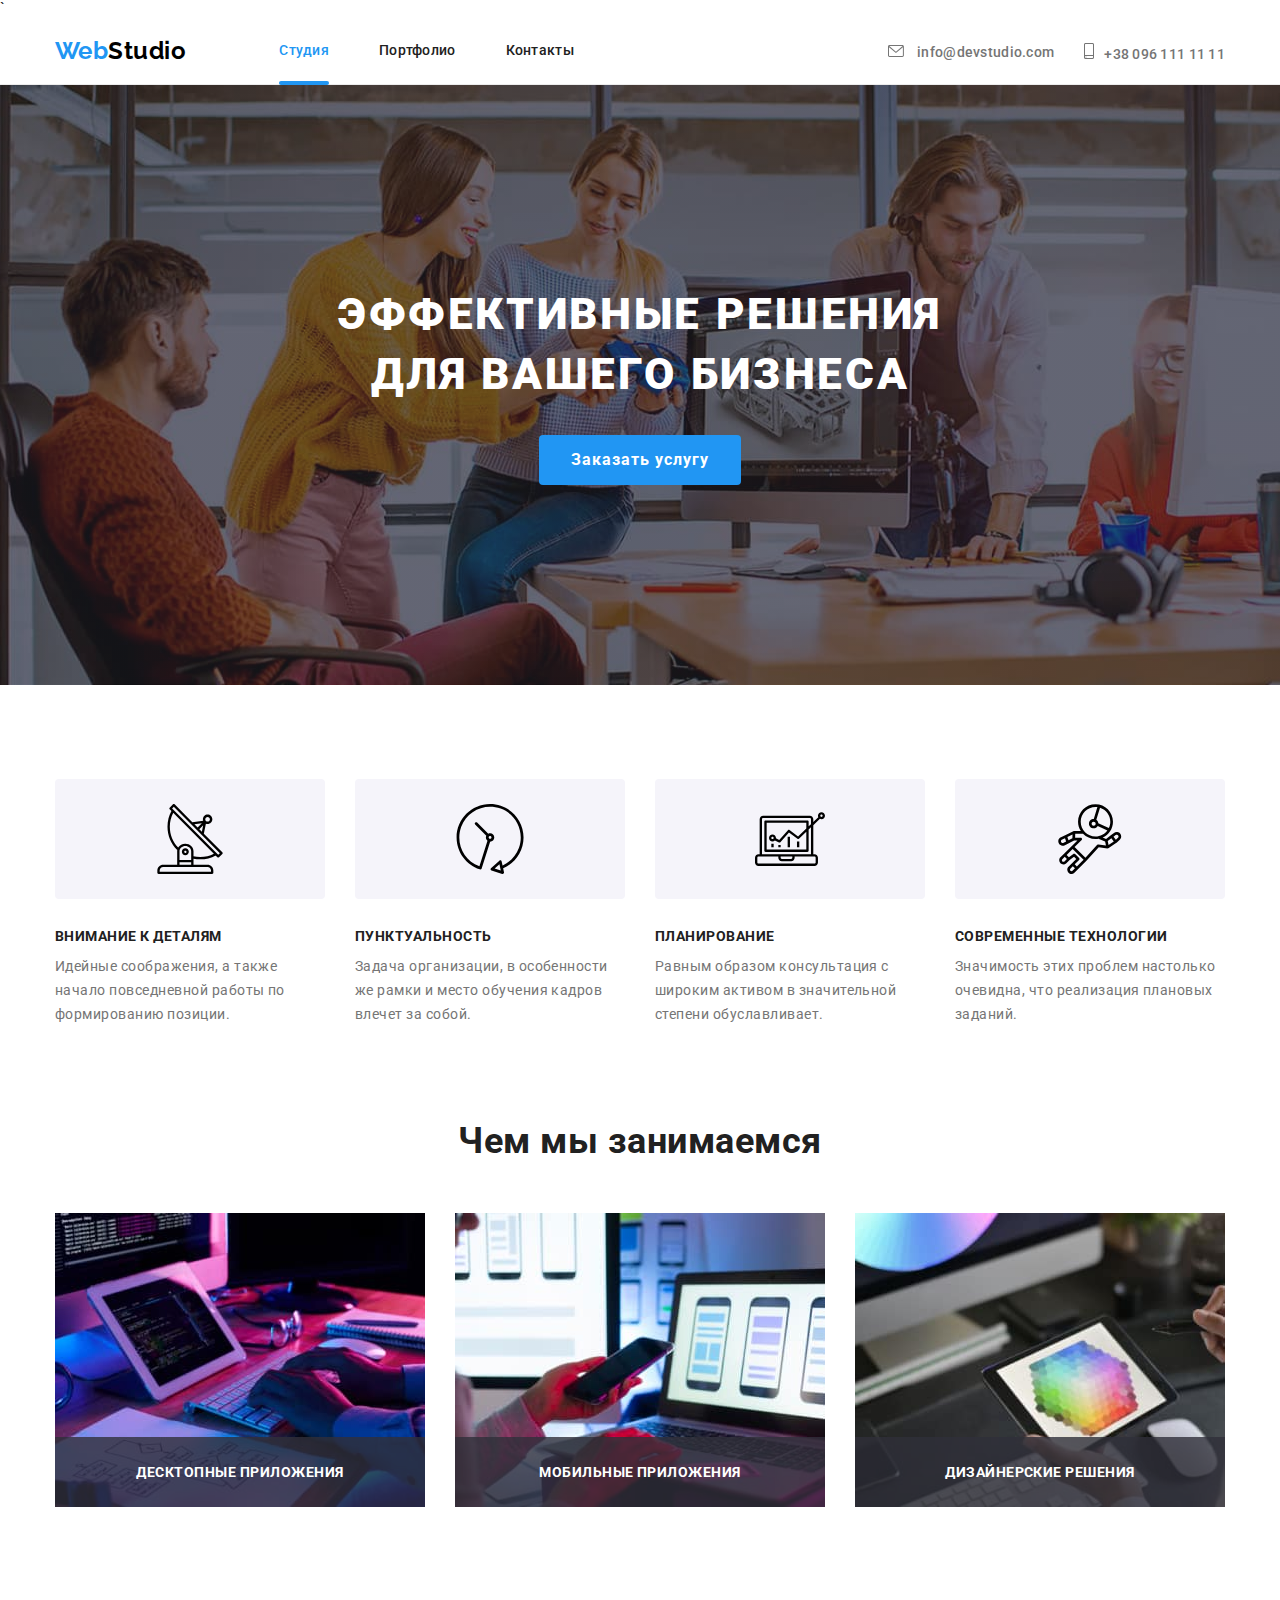
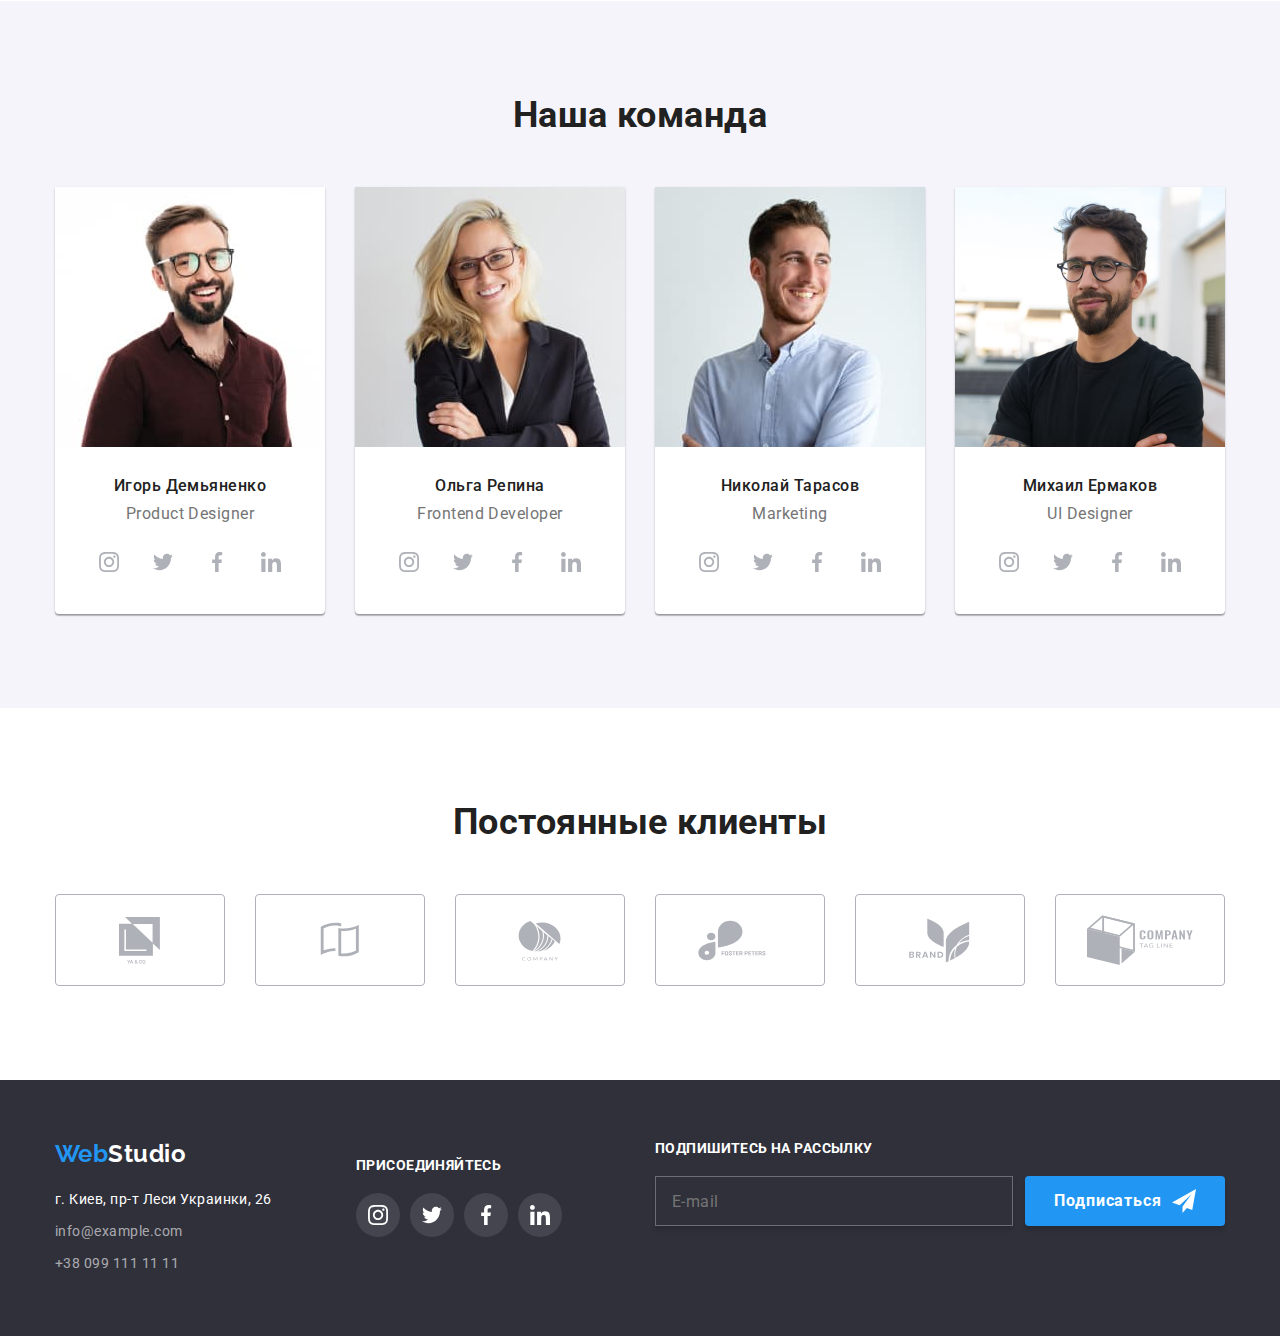
==== commit 7abb76bd: "homework#8 after comments" ====
--- a/index.html
+++ b/index.html
@@ -127,7 +127,7 @@
                   <use href="./image/icons.svg#icon-antenna "></use>
                 </svg>
                         </div>
-                        <h3 class="principles__title ">Внимание к деталям</h3>
+                        <h3 class="principles__title">Внимание к деталям</h3>
                         <p class="principles__text ">
                             Идейные соображения, а также начало повседневной работы по формированию позиции.
                         </p>
@@ -138,7 +138,7 @@
                   <use href="./image/icons.svg#icon-Vector " class="icon "></use>
                 </svg>
                         </div>
-                        <h3 class="principles-title ">Пунктуальность</h3>
+                        <h3 class="principles__title">Пунктуальность</h3>
                         <p class="principles__text ">
                             Задача организации, в особенности же рамки и место обучения кадров влечет за собой.
                         </p>
@@ -149,7 +149,7 @@
                   <use href="./image/icons.svg#icon-diagram "></use>
                 </svg>
                         </div>
-                        <h3 class="principles-title ">Планирование</h3>
+                        <h3 class="principles__title">Планирование</h3>
                         <p class="principles__text ">
                             Равным образом консультация с широким активом в значительной степени обуславливает.
                         </p>
@@ -160,7 +160,7 @@
                   <use href="./image/icons.svg#icon-group-5 "></use>
                 </svg>
                         </div>
-                        <h3 class="principles-title ">Современные технологии</h3>
+                        <h3 class="principles__title">Современные технологии</h3>
                         <p class="principles__text ">
                             Значимость этих проблем настолько очевидна, что реализация плановых заданий.
                         </p>
@@ -572,7 +572,7 @@
             </div>
             </div>
             <script src="./js/modal.js "></script>
-            <script src="./js/menu.js "></script>
+            <script src="./js/mobile-menu.js "></script>
 </body>
 
 </html>--- a/css/main.min.css
+++ b/css/main.min.css
@@ -1 +1 @@
-h1,h2,h3,h4,h5,h6,p{margin:0}img{display:block;max-width:100%;height:auto;width:100%}:root{--bacground-white: #ffffff;--hero-link-color: #ffffff;--link-color: #2196f3;--main-text-color: #212121;--secondary-text-color: #757575}.visually-hidden{position:absolute;white-space:nowrap;width:1px;height:1px;overflow:hidden;border:0;padding:0;clip:rect(0 0 0 0);clip-path:inset(50%);margin:-1px}html{box-sizing:border-box}*,*::before,::after{box-sizing:inherit}body{color:#212121;font-family:"Roboto",sans-serif;background-color:#fff;letter-spacing:.03em}ul{margin:0;padding-left:0;list-style:none}.conteiner{width:100%;padding-left:15px;padding-right:15px;margin:0 auto}@media screen and (min-width: 480px){.conteiner{max-width:480px}}@media screen and (min-width: 768px){.conteiner{max-width:768px}}@media screen and (min-width: 1200px){.conteiner{max-width:1200px}}.section{padding-top:60px;padding-bottom:60px}@media screen and (min-width: 1200px){.section{padding-top:94px;padding-bottom:94px}}.clients__title{font-weight:700;font-size:28px;line-height:33px;text-align:center;color:var(--main-text-color);margin-bottom:50px}@media screen and (min-width: 1200px){.clients__title{font-size:36px;line-height:1.16}}.clients__list{list-style:none;display:flex;padding:0;flex-wrap:wrap;gap:30px}.clients__item{flex-basis:calc((100% - 30px)/2);width:100%;height:92px}@media screen and (min-width: 720px){.clients__item{flex-basis:calc((100% - 60px)/3)}}@media screen and (min-width: 1200px){.clients__item{flex-basis:calc((100% - 150px)/6)}}.clients__link{display:flex;justify-content:center;align-items:center;width:100%;height:100%;fill:#afb1b8;border:1px solid #afb1b8;border-radius:4px;transition-property:border;transition-duration:250ms;transition-timing-function:cubic-bezier(0.4, 0, 0.2, 1)}.clients__link:hover,.clients__link:focus{border:1px solid var(--link-color)}.clients__icon{transition-property:fill;transition-duration:250ms;transition-timing-function:cubic-bezier(0.4, 0, 0.2, 1)}.clients__link:hover>.clients__icon,.clients__link:focus>.clients__icon{fill:var(--link-color)}.directions.section.hidden{display:none}@media screen and (min-width: 1200px){.directions.section.hidden{display:block}}.directions__list{list-style:none;padding-left:0;margin-top:0;margin-bottom:0;display:flex;gap:30px}.directions__item{flex-basis:calc((100% - 60px)/3);position:relative;display:block}.directions__title{font-weight:700;font-size:36px;line-height:1.16;text-align:center;color:var(--main-text-color);margin-bottom:50px}.direction__text{font-family:"Roboto";font-weight:700;font-size:14px;line-height:1.1428571429;text-align:center;text-transform:uppercase;color:var(--bacground-white);display:flex;justify-content:center;align-items:center;width:370px;height:70px;background:rgba(47,48,58,.8);position:absolute;bottom:0}.directions__img{display:block}.btn-list,.examples{list-style:none;padding:0;margin-top:0;margin-bottom:0}.btn-list{margin-bottom:50px;display:flex;flex-wrap:wrap;row-gap:15px;column-gap:8px;justify-content:flex-start}@media screen and (min-width: 768px){.btn-list{justify-content:center}}.btn-item{font-family:inherit;font-weight:500;font-size:16px;line-height:1.62;text-align:center;color:var(--main-text-color);background-color:#f5f4fa;letter-spacing:inherit;padding:6px 22px;border-radius:4px;border:none;transition-property:background-color,color;transition-duration:250ms;transition-timing-function:cubic-bezier(0.4, 0, 0.2, 1)}.btn-item:hover,.btn-item:focus{color:var(--hero-link-color);background-color:var(--link-color);box-shadow:0px 3px 1px rgba(0,0,0,.1),0px 1px 2px rgba(0,0,0,.08),0px 2px 2px rgba(0,0,0,.12)}.examples{display:inline-flex;flex-wrap:wrap;gap:30px}.examples-item{flex-basis:100%;position:relative;transition-property:box-shadow;transition-duration:250ms;transition-timing-function:cubic-bezier(0.4, 0, 0.2, 1)}@media screen and (min-width: 768px){.examples-item{flex-basis:calc((100% - 30px)/2)}}@media screen and (min-width: 1200px){.examples-item{flex-basis:calc((100% - 60px)/3)}}.examples-item:hover,.examples-item:focus{box-shadow:0px 1px 1px rgba(0,0,0,.12),0px 4px 4px rgba(0,0,0,.06),1px 4px 6px rgba(0,0,0,.16)}.examples-img{display:block;max-width:100%}@media screen and (min-width: 768px){.examples-img{width:354px;height:294px}}@media screen and (min-width: 1200px){.examples-img{width:370px;height:294px}}.examples-title{margin-bottom:4px;font-weight:700;font-size:18px;line-height:2;letter-spacing:.06em;color:var(--main-text-color)}.examples-text{font-size:16px;line-height:1.88;color:var(--secondary-text-color)}.card-content{padding:20px 24px;background:#fff;border-bottom:1px solid #eee;border-right:1px solid #eee;border-left:1px solid #eee}.example-top{position:relative;overflow:hidden}.overley-text{position:absolute;transform:translateY(100%);font-size:400;font-size:18px;line-height:1.5555555556;color:#fff;padding:63px 25px;background:rgba(33,150,243,.9);top:0;display:flex;height:100%;transition-property:transform;transition-duration:250ms;transition-timing-function:cubic-bezier(0.4, 0, 0.2, 1)}.examples-item:hover .overley-text{transform:translateY(0)}.footer{padding-top:60px;padding-bottom:60px;background-color:#2f303a;width:100%}.conteiner.block{text-align:center}@media screen and (min-width: 768px){.conteiner.block{display:flex;flex-wrap:wrap}}@media screen and (min-width: 1200px){.conteiner.block{text-align:start}}.footer__contacts{flex-basis:100%}@media screen and (min-width: 768px){.footer__contacts{flex-basis:50%}}@media screen and (min-width: 1200px){.footer__contacts{flex-basis:231px}}.logo--footer{color:var(--hero-link-color)}.footer__post-address{font-weight:400;font-size:14px;line-height:1.71;color:var(--hero-link-color);font-style:normal;margin-top:20px}.footer__virtual{list-style:none;padding-left:0;margin-top:8px;margin-bottom:0}.footer__interactive:last-child{margin-top:8px}.footer__connection{font-family:"Roboto";font-size:14px;line-height:1.71;color:rgba(255,255,255,.6);text-decoration:none}.footer__network-address{margin-top:60px;flex-basis:100%}@media screen and (min-width: 768px){.footer__network-address{margin-top:5px;flex-basis:50%}}@media screen and (min-width: 1200px){.footer__network-address{flex-basis:206px}}@media screen and (min-width: 1200px){.footer__network-address{margin-left:70px;padding-top:12px}}.footer__list{list-style:none;display:flex;justify-content:center}.footer__soc-networks{width:44px;height:44px;margin-left:10px}.footer__soc-networks:first-child{margin-left:0}.footer__title{margin-bottom:20px;color:var(--bacground-white);font-family:"Roboto";font-weight:700;font-size:14px;line-height:1.1428571429;letter-spacing:.03em;text-transform:uppercase}.footer__link{display:flex;justify-content:center;align-items:center;width:100%;height:100%;border-radius:50%;background-color:rgba(255,255,255,.1);transition-property:background-color;transition-duration:250ms;transition-timing-function:cubic-bezier(0.4, 0, 0.2, 1)}.footer__link:hover,.footer__link:focus{background-color:var(--link-color)}.footer__icon{fill:var(--bacground-white)}.footer__subsccrible{margin-top:60px;flex-basis:100%}@media screen and (min-width: 1200px){.footer__subsccrible{margin-left:auto;margin-top:0;flex-basis:570px}}.footer__caption{font-family:"Roboto";font-weight:700;font-size:14px;line-height:1.1428571429;letter-spacing:.03em;text-transform:uppercase;color:#fff;padding-top:12px;margin-bottom:20px}@media screen and (min-width: 768px){.footer__caption{padding-top:0}}@media screen and (min-width: 1200px){.footer__form{display:flex}}.footer__input{height:50px;width:100%;max-width:450px;background-color:rgba(0,0,0,0);padding-left:16px;border:1px solid rgba(255,255,255,.3);box-shadow:0px 4px 4px rgba(0,0,0,.15);outline:rgba(0,0,0,0);transition-property:border-color;transition-duration:250ms;transition-timing-function:cubic-bezier(0.4, 0, 0.2, 1);font-family:"Roboto";font-size:16px;line-height:1.25;letter-spacing:.03em;color:rgba(255,255,255,.6);margin-bottom:20px}.footer__input:focus{border-color:var(--link-color)}@media screen and (min-width: 1200px){.footer__input{width:358px}}.footer__btn{width:200px;height:50px;background:#2196f3;box-shadow:0px 4px 4px rgba(0,0,0,.15);border-radius:4px;border:0;margin:0 auto;padding:0;display:flex;justify-content:center;align-items:center;font-family:"Roboto";font-weight:700;font-size:16px;line-height:1.875;letter-spacing:.06em;color:#fff;transition-property:background-color;transition-duration:250ms;transition-timing-function:cubic-bezier(0.4, 0, 0.2, 1);text-align:center}.footer__btn:hover,.footer__btn:focus{background-color:#188ce8}@media screen and (min-width: 1200px){.footer__btn{margin-left:12px}}.footer__send{width:24px;height:24px;margin-left:10px;fill:#fff}.header{background-color:#fff;border-bottom:1px solid #ececec;position:relative}.header .conteiner{display:flex;align-items:center}.nav{display:none;align-items:center;height:100%}@media screen and (min-width: 768px){.nav{display:flex}}.logo{font-family:"Raleway";font-weight:700;font-size:24px;line-height:1.1666666667;text-decoration:none}.logo--header{color:#000;margin-right:auto}@media screen and (min-width: 768px){.logo--header{margin-right:88px}}@media screen and (min-width: 1200px){.logo--header{margin-right:93px}}.logo__word{color:var(--link-color)}.nav__list{list-style:none;padding:0;display:flex;align-items:center}.nav__link{display:flex;font-weight:500;font-size:14px;line-height:1.14;letter-spacing:.02em;color:var(--main-text-color);text-decoration:none;padding-top:25px;padding-bottom:25px;transition-property:color;transition-duration:250ms;transition-timing-function:cubic-bezier(0.4, 0, 0.2, 1)}.nav__link:hover,.nav__link:focus{color:var(--link-color)}.nav__list .nav__link.current{color:var(--link-color)}.nav__item{height:100%;position:relative}.nav__item:not(:last-child){margin-right:50px}.nav__link.current::after{content:"";width:100%;height:4px;background:#2196f3;border-radius:2px;display:flex;position:absolute;bottom:-1px}.header__list{list-style:none;padding:0;align-items:center;margin-left:auto;display:none}@media screen and (min-width: 768px){.header__list{display:block;margin-left:auto}}@media screen and (min-width: 1200px){.header__list{display:flex;margin-left:auto;gap:30px}}.header__connect{height:16px}.header__connect:not(:last-child){margin-right:50px}@media screen and (min-width: 768px){.header__connect:not(:last-child){margin-right:0}}.header__link{width:100%;height:100%;font-weight:500;font-size:14px;line-height:1.14;letter-spacing:.02em;color:var(--secondary-text-color);text-decoration:none;transition-property:color;transition-duration:250ms;transition-timing-function:cubic-bezier(0.4, 0, 0.2, 1)}.header__link:hover,.header__link:focus{color:var(--link-color)}.header__number{margin-left:10px}.header__icon{fill:var(--secondary-text-color);transition-property:fill;transition-duration:250ms;transition-timing-function:cubic-bezier(0.4, 0, 0.2, 1)}.header__link:hover>.header__icon,.header__link:focus>.header__icon{fill:var(--link-color)}.burger-btn{display:block;margin-left:auto;width:40px;height:40px;background-color:rgba(0,0,0,0);border:none;cursor:pointer}@media screen and (min-width: 768px){.burger-btn{display:none}}.burger-icon{transition-property:fill;transition-duration:250ms;transition-timing-function:cubic-bezier(0.4, 0, 0.2, 1)}.burger-btn:hover>.burger-icon,.burger-btn:focus>.burger-icon,.burger-btn:active>.burger-icon{fill:var(--link-color)}.mob__menu{display:flex;flex-direction:column;justify-content:space-between;position:fixed;z-index:2;top:0;left:0;width:100vw;height:100vh;background-color:#fff;padding-top:10px}@media screen and (min-width: 768px){.mob__menu{display:none}}.mob__list{display:flex;flex-direction:column;gap:32px}.mob__link{font-family:"Roboto";font-weight:500;font-size:40px;line-height:1.175;letter-spacing:.02em;color:var(--main-text-color);text-decoration:none;padding:0;transition-property:color;transition-duration:250ms;transition-timing-function:cubic-bezier(0.4, 0, 0.2, 1)}.mob__link:hover,.mob__link:focus{color:var(--link-color)}.mob__btn{position:absolute;right:15px;top:10px;background-color:rgba(0,0,0,0);border:none;cursor:pointer}.mob__btn:active>.mob__close,.mob__btn:hover>.mob__close,.mob__btn:focus>.mob__close{fill:var(--link-color)}.contact__link{text-decoration:none;font-family:"Roboto";font-weight:500;font-size:24px;line-height:1.1666666667;letter-spacing:.02em;color:#757575}.contact__link:hover,.contact__link:focus,.contact__link:active{color:var(--link-color)}@media screen and (min-width: 480px){.contact__link{font-size:34px;line-height:1.1764705882}}.contact__number.mail{font-size:24px;line-height:1.1666666667}.mob__top{padding-left:40px}.mob__bottom{padding-left:40px}.mob__soc-networks{margin-top:64px;display:flex;gap:10px;flex-wrap:wrap}.mob__soc-items{list-style:none}.mob__soc-items .before::before{content:"";width:22px;height:0px;border:1px solid rgba(33,33,33,.2);margin-right:10px}.mob__soc-link{text-decoration:none;font-family:"Roboto";font-weight:500;font-size:18px;line-height:1.22;letter-spacing:.02em;color:#2196f3}.contact__connect:not(:last-child){margin-bottom:32px}.hero__title{display:inline-block;font-weight:900;font-size:26px;line-height:1.6153846154;text-align:center;letter-spacing:.06em;text-transform:uppercase;color:var(--hero-link-color);margin-bottom:30px;max-width:360px;text-align:center}@media screen and (min-width: 1200px){.hero__title{max-width:696px;font-size:44px;line-height:1.36}}.hero{width:100%;background-color:#2f303a;margin:0 auto}@media screen and (min-width: 1200px){.hero{max-width:1600px;height:600px}}.hero__content{width:100%;min-height:400px;padding-top:118px;padding-bottom:118px;text-align:center;background-color:#2f303a;background-image:linear-gradient(rgba(47, 48, 58, 0.4), rgba(47, 48, 58, 0.4)),url(../../image/Header-img-mob-1x.jpg);background-repeat:no-repeat;background-position:center;background-size:cover}@media(min-device-pixel-ratio: 2),(min-resolution: 192dpi),(min-resolution: 2dppx){.hero__content{background-image:linear-gradient(rgba(47, 48, 58, 0.4), rgba(47, 48, 58, 0.4)),url(../../image/Header-img-mob-2x.jpg)}}@media screen and (min-width: 768px){.hero__content{background-image:linear-gradient(rgba(47, 48, 58, 0.4), rgba(47, 48, 58, 0.4)),url(../../image/Header-img-tab-1x.jpg)}}@media screen and (min-width: 768px)and (min-device-pixel-ratio: 2),screen and (min-width: 768px)and (min-resolution: 192dpi),screen and (min-width: 768px)and (min-resolution: 2dppx){.hero__content{background-image:linear-gradient(rgba(47, 48, 58, 0.4), rgba(47, 48, 58, 0.4)),url(../../image/Header-img-tab-2x.jpg)}}@media screen and (min-width: 1200px){.hero__content{width:100%;padding-top:200px;padding-bottom:200px;max-height:600px;background-image:linear-gradient(rgba(47, 48, 58, 0.4), rgba(47, 48, 58, 0.4)),url(../../image/Header-img-desktop-1x.jpg)}}@media screen and (min-width: 1200px)and (min-device-pixel-ratio: 2),screen and (min-width: 1200px)and (min-resolution: 192dpi),screen and (min-width: 1200px)and (min-resolution: 2dppx){.hero__content{background-image:linear-gradient(rgba(47, 48, 58, 0.4), rgba(47, 48, 58, 0.4)),url(../../image/Header-img-desktop-2x.jpg)}}.hero__content .hero__btn{font-family:inherit;font-weight:700;font-size:16px;line-height:1.875;display:flex;align-items:center;text-align:center;letter-spacing:.06em;color:var(--hero-link-color);background-color:var(--link-color);min-width:132px;border:0;border-radius:4px;padding:10px 32px 10px 32px;margin-right:auto;margin-left:auto;transition-property:background-color;transition-duration:250ms;transition-timing-function:cubic-bezier(0.4, 0, 0.2, 1)}.hero__content .hero__btn:hover,.hero__content .hero__btn:focus{background-color:#188ce8}@media screen and (min-width: 1200px){.hero__content .hero__btn{font-size:16px;line-height:1.88}}.modal__backdrop{position:fixed;top:0;left:0;width:100%;height:100%;background:rgba(0,0,0,.2);transition:opacity 500ms linear,visibility 500ms linear}.modal{width:90vw;height:90vh;position:fixed;background-color:#fff;top:50%;left:50%;transform:translate(-50%, -40%) scale(1) rotate(0);transition:transform 300ms linear;padding:23px;overflow:auto}@media screen and (min-width: 480px){.modal{padding:40px;width:450px;height:609px}}@media screen and (min-width: 1200px){.modal{top:50%;left:50%;transform:translate(-50%, -50%) scale(1) rotate(0);width:528px;min-height:581px}}.modal__close{position:absolute;top:8px;right:8px;width:30px;height:30px;border-radius:50%;border:1px solid gba(0, 0, 0, 0.1);background-color:#fff;display:flex;justify-content:center;align-items:center;outline:rgba(0,0,0,0);transition-property:border-color,cursor;transition-duration:250ms;transition-timing-function:cubic-bezier(0.4, 0, 0.2, 1)}.modal__close:hover,.modal__close:focus{cursor:pointer;border-color:var(--link-color)}.modal__cross{transition-property:fill;transition-duration:250ms;transition-timing-function:cubic-bezier(0.4, 0, 0.2, 1)}.modal__close:hover .modal__cross,.modal__close:focus .modal__cross{fill:var(--link-color)}.is-hidden{opacity:0;visibility:hidden;pointer-events:none}.modal__backdrop.is-hidden .modal{transform:translate(-50%, -50%) scale(0) rotate(-360deg)}.modal__element{margin-bottom:10px}.modal__title{font-family:"Roboto";font-weight:700;font-size:16px;line-height:1.5;text-align:center;letter-spacing:.03em;color:var(--main-text-color);margin-bottom:12px}@media screen and (min-width: 480px){.modal__title{font-size:20px;line-height:30px}}@media screen and (min-width: 1200px){.modal__title{font-size:20px;line-height:1.15}}.modal__input{background-color:rgba(0,0,0,0);padding-left:42px;width:100%;height:40px;border:1px solid rgba(33,33,33,.2);border-radius:4px;outline:rgba(0,0,0,0);transition-property:border-color;transition-duration:250ms;transition-timing-function:cubic-bezier(0.4, 0, 0.2, 1)}.modal__input:focus{border-color:#2196f3}.modal__field{position:relative;margin-bottom:10px;margin-top:4px}.modal__icon{position:absolute;left:12px;top:50%;transform:translateY(-50%);transition-property:fill;transition-duration:250ms;transition-timing-function:cubic-bezier(0.4, 0, 0.2, 1)}.modal__input:focus+.modal__icon{fill:#2196f3}.modal__element{font-family:"Roboto";font-weight:400;font-size:12px;line-height:1.1666666667;color:#757575}.modal__comments{width:100%;max-height:120px;padding:12px 16px 12px 16px;margin-top:4px;outline:rgba(0,0,0,0);border:1px solid rgba(33,33,33,.2);transition-property:border-color;transition-duration:250ms;transition-timing-function:cubic-bezier(0.4, 0, 0.2, 1);resize:none}.modal__comments:focus{border-color:var(--link-color)}.modal__comments::placeholder{font-family:"Roboto";font-size:14px;line-height:1.1428571429;letter-spacing:.01em;color:rgba(117,117,117,.5)}.modal__line{margin-top:20px;margin-bottom:30px;justify-content:center;align-items:center}.modal__agreement{font-family:"Roboto";font-size:11px;line-height:1.0909090909;letter-spacing:.03em;color:#757575;display:flex;flex-wrap:wrap;align-items:center}@media screen and (min-width: 480px){.modal__agreement{font-size:12px;line-height:1.1666666667}}@media screen and (min-width: 1200px){.modal__agreement{font-size:14px;line-height:1.7142857143}}.modal__link{color:var(--link-color)}.modal__agreement span{display:flex;justify-content:center;align-items:center;width:16px;height:15px;border-radius:2px;border:1px solid var(--main-text-color);margin-right:7px;transition-property:background-color;transition-duration:250ms;transition-timing-function:cubic-bezier(0.4, 0, 0.2, 1)}.modal__checkbox:checked+.modal__agreement span{background-color:#2196f3;border:none}.modal__tick{fill:rgba(0,0,0,0);transition-property:fill;transition-duration:250ms;transition-timing-function:cubic-bezier(0.4, 0, 0.2, 1)}.modal__checkbox:checked+.modal__agreement .modal__tick{fill:#fff}.modal__submit{width:200px;height:50px;background:#188ce8;box-shadow:0px 4px 4px rgba(0,0,0,.15);border-radius:4px;border:none;padding:10px 55px 10px 55px;font-family:"Roboto";font-weight:700;font-size:16px;line-height:1.875;letter-spacing:.06em;color:#fff;display:block;margin:0 auto}.principles.section{padding-bottom:0}.principles__list{list-style:none;display:flex;padding-left:0;margin-top:0;margin-bottom:0;flex-wrap:wrap;gap:30px}.principles__card{text-align:center;flex-basis:100%}@media screen and (min-width: 768px){.principles__card{text-align:start}}@media screen and (min-width: 780px){.principles__card{flex-basis:calc((100% - 30px)/2)}}@media screen and (min-width: 1200px){.principles__card{flex-basis:calc((100% - 90px)/4)}}.principles__title{font-weight:700;font-size:14px;line-height:1.14;text-transform:uppercase;color:var(--main-text-color);margin-bottom:10px}.principles__text{text-align:start;font-size:14px;line-height:1.71;color:var(--secondary-text-color)}.principles__icon{display:block;width:70px;height:70px;transition-property:fill;transition-duration:250ms;transition-timing-function:cubic-bezier(0.4, 0, 0.2, 1)}.principles__content:hover>.principles__icon,.principles__content:focus>.principles__icon{fill:var(--link-color)}.principles__content{margin-bottom:30px;width:100%;height:120px;background-color:#f5f4fa;border-radius:4px;display:flex;justify-content:center;align-items:center}.team{background-color:#f5f4fa}.team__title{font-size:28px;line-height:33px;font-weight:700;text-align:center;color:var(--main-text-color);margin-bottom:50px}@media screen and (min-width: 1200px){.team__title{font-size:36px;line-height:1.16}}.team__list{list-style:none;padding-left:0;margin-right:0;margin-left:0;display:flex;flex-wrap:wrap;gap:30px}.team__card{width:100%;background-color:#fff;border-radius:0px 0px 4px 4px;box-shadow:0px 1px 3px rgba(0,0,0,.12),0px 1px 1px rgba(0,0,0,.14),0px 2px 1px rgba(0,0,0,.2)}@media screen and (min-width: 720px){.team__card{flex-basis:calc((100% - 30px)/2)}}@media screen and (min-width: 1200px){.team__card{flex-basis:calc((100% - 90px)/4)}}.team__content{padding-top:30px;padding-bottom:30px;text-align:center}.team__members{font-weight:500;font-size:16px;line-height:1.18;color:var(--main-text-color);margin-bottom:10px}.team__text{font-size:16px;line-height:1.18;color:var(--secondary-text-color);margin-bottom:16px}.team__contacts{list-style:none;display:flex;justify-content:center}.team__soc-networks{width:44px;height:44px;margin-left:10px}.team__soc-networks:first-child{margin-left:0}.team__link{display:flex;justify-content:center;align-items:center;width:100%;height:100%;border-radius:50%;border:none;outline:rgba(0,0,0,0)}.team__link:hover,.team__link:focus{background-color:var(--link-color);transition-property:background-color;transition-duration:250ms;transition-timing-function:cubic-bezier(0.4, 0, 0.2, 1)}.team__icons{fill:#afb1b8;transition-property:fill;transition-duration:250ms;transition-timing-function:cubic-bezier(0.4, 0, 0.2, 1)}.team__link:hover>.team__icons,.team__link:focus>.team__icons{fill:var(--bacground-white)}/*# sourceMappingURL=main.min.css.map */+h1,h2,h3,h4,h5,h6,p{margin:0}img{display:block;max-width:100%;height:auto;width:100%}:root{--bacground-white: #ffffff;--hero-link-color: #ffffff;--link-color: #2196f3;--main-text-color: #212121;--secondary-text-color: #757575}.visually-hidden{position:absolute;white-space:nowrap;width:1px;height:1px;overflow:hidden;border:0;padding:0;clip:rect(0 0 0 0);clip-path:inset(50%);margin:-1px}html{box-sizing:border-box}*,*::before,::after{box-sizing:inherit}body{color:#212121;font-family:"Roboto",sans-serif;background-color:#fff;letter-spacing:.03em}ul{margin:0;padding-left:0;list-style:none}.conteiner{width:100%;padding-left:15px;padding-right:15px;margin:0 auto}@media screen and (min-width: 480px){.conteiner{max-width:480px}}@media screen and (min-width: 768px){.conteiner{max-width:768px}}@media screen and (min-width: 1200px){.conteiner{max-width:1200px}}.section{padding-top:60px;padding-bottom:60px}@media screen and (min-width: 1200px){.section{padding-top:94px;padding-bottom:94px}}.clients__title{font-weight:700;font-size:28px;line-height:33px;text-align:center;color:var(--main-text-color);margin-bottom:30px}@media screen and (min-width: 1200px){.clients__title{font-size:36px;line-height:1.16;margin-bottom:50px}}.clients__list{list-style:none;display:flex;padding:0;flex-wrap:wrap;gap:30px}.clients__item{flex-basis:calc((100% - 30px)/2);width:100%;height:92px}@media screen and (min-width: 720px){.clients__item{flex-basis:calc((100% - 60px)/3)}}@media screen and (min-width: 1200px){.clients__item{flex-basis:calc((100% - 150px)/6)}}.clients__link{display:flex;justify-content:center;align-items:center;width:100%;height:100%;fill:#afb1b8;border:1px solid #afb1b8;border-radius:4px;transition-property:border;transition-duration:250ms;transition-timing-function:cubic-bezier(0.4, 0, 0.2, 1)}.clients__link:hover,.clients__link:focus{border:1px solid var(--link-color)}.clients__icon{transition-property:fill;transition-duration:250ms;transition-timing-function:cubic-bezier(0.4, 0, 0.2, 1)}.clients__link:hover>.clients__icon,.clients__link:focus>.clients__icon{fill:var(--link-color)}.directions.section.hidden{display:none}@media screen and (min-width: 1200px){.directions.section.hidden{display:block}}.directions__list{list-style:none;padding-left:0;margin-top:0;margin-bottom:0;display:flex;gap:30px}.directions__item{flex-basis:calc((100% - 60px)/3);position:relative;display:block}.directions__title{font-weight:700;font-size:36px;line-height:1.16;text-align:center;color:var(--main-text-color);margin-bottom:50px}.direction__text{font-family:"Roboto";font-weight:700;font-size:14px;line-height:1.1428571429;text-align:center;text-transform:uppercase;color:var(--bacground-white);display:flex;justify-content:center;align-items:center;width:370px;height:70px;background:rgba(47,48,58,.8);position:absolute;bottom:0}.directions__img{display:block}.btn-list,.examples{list-style:none;padding:0;margin-top:0;margin-bottom:0}.btn-list{margin-bottom:40px;display:flex;flex-wrap:wrap;row-gap:15px;column-gap:8px;justify-content:flex-start}@media screen and (min-width: 768px){.btn-list{justify-content:center;margin-bottom:30px}}@media screen and (min-width: 1200px){.btn-list{margin-bottom:50px}}.btn-item{font-family:inherit;font-weight:500;font-size:16px;line-height:1.62;text-align:center;color:var(--main-text-color);background-color:#f5f4fa;letter-spacing:inherit;padding:6px 22px;border-radius:4px;border:none;transition-property:background-color,color;transition-duration:250ms;transition-timing-function:cubic-bezier(0.4, 0, 0.2, 1)}.btn-item:hover,.btn-item:focus{color:var(--hero-link-color);background-color:var(--link-color);box-shadow:0px 3px 1px rgba(0,0,0,.1),0px 1px 2px rgba(0,0,0,.08),0px 2px 2px rgba(0,0,0,.12)}.examples{display:inline-flex;flex-wrap:wrap;gap:30px}.examples-item{flex-basis:100%;position:relative;transition-property:box-shadow;transition-duration:250ms;transition-timing-function:cubic-bezier(0.4, 0, 0.2, 1)}@media screen and (min-width: 768px){.examples-item{flex-basis:calc((100% - 30px)/2)}}@media screen and (min-width: 1200px){.examples-item{flex-basis:calc((100% - 60px)/3)}}.examples-item:hover,.examples-item:focus{box-shadow:0px 1px 1px rgba(0,0,0,.12),0px 4px 4px rgba(0,0,0,.06),1px 4px 6px rgba(0,0,0,.16)}.examples-img{display:block;max-width:100%}@media screen and (min-width: 768px){.examples-img{width:354px;height:294px}}@media screen and (min-width: 1200px){.examples-img{width:370px;height:294px}}.examples-title{margin-bottom:4px;font-weight:700;font-size:18px;line-height:2;letter-spacing:.06em;color:var(--main-text-color)}.examples-text{font-size:16px;line-height:1.88;color:var(--secondary-text-color)}.card-content{padding:20px 24px;background:#fff;border-bottom:1px solid #eee;border-right:1px solid #eee;border-left:1px solid #eee}.example-top{position:relative;overflow:hidden}.overley-text{position:absolute;transform:translateY(100%);font-size:400;font-size:18px;line-height:1.5555555556;color:#fff;padding:63px 25px;background:rgba(33,150,243,.9);top:0;display:flex;height:100%;transition-property:transform;transition-duration:250ms;transition-timing-function:cubic-bezier(0.4, 0, 0.2, 1)}.examples-item:hover .overley-text{transform:translateY(0)}.footer{padding-top:60px;padding-bottom:60px;background-color:#2f303a;width:100%}.conteiner.block{text-align:center}@media screen and (min-width: 768px){.conteiner.block{display:flex;flex-wrap:wrap}}@media screen and (min-width: 1200px){.conteiner.block{text-align:start}}.footer__contacts{flex-basis:100%}@media screen and (min-width: 768px){.footer__contacts{flex-basis:50%}}@media screen and (min-width: 1200px){.footer__contacts{flex-basis:231px}}.logo--footer{color:var(--hero-link-color)}.footer__post-address{font-weight:400;font-size:14px;line-height:1.71;color:var(--hero-link-color);font-style:normal;margin-top:20px}.footer__virtual{list-style:none;padding-left:0;margin-top:8px;margin-bottom:0}.footer__interactive:last-child{margin-top:8px}.footer__connection{font-family:"Roboto";font-size:14px;line-height:1.71;color:rgba(255,255,255,.6);text-decoration:none}.footer__network-address{margin-top:60px;flex-basis:100%}@media screen and (min-width: 768px){.footer__network-address{margin-top:5px;flex-basis:50%}}@media screen and (min-width: 1200px){.footer__network-address{flex-basis:206px}}@media screen and (min-width: 1200px){.footer__network-address{margin-left:70px;padding-top:12px}}.footer__list{list-style:none;display:flex;justify-content:center}.footer__soc-networks{width:44px;height:44px;margin-left:10px}.footer__soc-networks:first-child{margin-left:0}.footer__title{margin-bottom:20px;color:var(--bacground-white);font-family:"Roboto";font-weight:700;font-size:14px;line-height:1.1428571429;letter-spacing:.03em;text-transform:uppercase}.footer__link{display:flex;justify-content:center;align-items:center;width:100%;height:100%;border-radius:50%;background-color:rgba(255,255,255,.1);transition-property:background-color;transition-duration:250ms;transition-timing-function:cubic-bezier(0.4, 0, 0.2, 1)}.footer__link:hover,.footer__link:focus{background-color:var(--link-color)}.footer__icon{fill:var(--bacground-white)}.footer__subsccrible{margin-top:60px;flex-basis:100%}@media screen and (min-width: 1200px){.footer__subsccrible{margin-left:auto;margin-top:0;flex-basis:570px}}.footer__caption{font-family:"Roboto";font-weight:700;font-size:14px;line-height:1.1428571429;letter-spacing:.03em;text-transform:uppercase;color:#fff;padding-top:12px;margin-bottom:20px}@media screen and (min-width: 768px){.footer__caption{padding-top:0}}@media screen and (min-width: 1200px){.footer__form{display:flex}}.footer__input{height:50px;width:100%;max-width:450px;background-color:rgba(0,0,0,0);padding-left:16px;border:1px solid rgba(255,255,255,.3);box-shadow:0px 4px 4px rgba(0,0,0,.15);outline:rgba(0,0,0,0);transition-property:border-color;transition-duration:250ms;transition-timing-function:cubic-bezier(0.4, 0, 0.2, 1);font-family:"Roboto";font-size:16px;line-height:1.25;letter-spacing:.03em;color:rgba(255,255,255,.6);margin-bottom:20px}.footer__input:focus{border-color:var(--link-color)}@media screen and (min-width: 1200px){.footer__input{width:358px}}.footer__btn{width:200px;height:50px;background:#2196f3;box-shadow:0px 4px 4px rgba(0,0,0,.15);border-radius:4px;border:0;margin:0 auto;padding:0;display:flex;justify-content:center;align-items:center;font-family:"Roboto";font-weight:700;font-size:16px;line-height:1.875;letter-spacing:.06em;color:#fff;transition-property:background-color;transition-duration:250ms;transition-timing-function:cubic-bezier(0.4, 0, 0.2, 1);text-align:center}.footer__btn:hover,.footer__btn:focus{background-color:#188ce8}@media screen and (min-width: 1200px){.footer__btn{margin-left:12px}}.footer__send{width:24px;height:24px;margin-left:10px;fill:#fff}.header{background-color:#fff;border-bottom:1px solid #ececec;position:relative}.header .conteiner{display:flex;align-items:center}.nav{display:none;align-items:center;height:100%}@media screen and (min-width: 768px){.nav{display:flex}}.logo{font-family:"Raleway";font-weight:700;font-size:24px;line-height:1.1666666667;text-decoration:none}.logo--header{color:#000;margin-right:auto}@media screen and (min-width: 768px){.logo--header{margin-right:88px}}@media screen and (min-width: 1200px){.logo--header{margin-right:93px}}.logo__word{color:var(--link-color)}.nav__list{list-style:none;padding:0;display:flex;align-items:center}.nav__link{display:flex;font-weight:500;font-size:14px;line-height:1.14;letter-spacing:.02em;color:var(--main-text-color);text-decoration:none;padding-top:25px;padding-bottom:25px;transition-property:color;transition-duration:250ms;transition-timing-function:cubic-bezier(0.4, 0, 0.2, 1)}.nav__link:hover,.nav__link:focus{color:var(--link-color)}.nav__list .nav__link.current{color:var(--link-color)}.nav__item{height:100%;position:relative}.nav__item:not(:last-child){margin-right:50px}.nav__link.current::after{content:"";width:100%;height:4px;background:#2196f3;border-radius:2px;display:flex;position:absolute;bottom:-1px}.header__list{list-style:none;padding:0;align-items:center;margin-left:auto;display:none}@media screen and (min-width: 768px){.header__list{display:block;margin-left:auto}}@media screen and (min-width: 1200px){.header__list{display:flex;margin-left:auto;gap:30px}}.header__connect{height:16px}.header__connect:not(:last-child){margin-right:50px}@media screen and (min-width: 768px){.header__connect:not(:last-child){margin-right:0}}.header__link{width:100%;height:100%;font-weight:500;font-size:14px;line-height:1.14;letter-spacing:.02em;color:var(--secondary-text-color);text-decoration:none;transition-property:color;transition-duration:250ms;transition-timing-function:cubic-bezier(0.4, 0, 0.2, 1)}.header__link:hover,.header__link:focus{color:var(--link-color)}.header__number{margin-left:10px}.header__icon{fill:var(--secondary-text-color);transition-property:fill;transition-duration:250ms;transition-timing-function:cubic-bezier(0.4, 0, 0.2, 1)}.header__link:hover>.header__icon,.header__link:focus>.header__icon{fill:var(--link-color)}.burger-btn{display:block;margin-left:auto;width:40px;height:40px;background-color:rgba(0,0,0,0);border:none;cursor:pointer}@media screen and (min-width: 768px){.burger-btn{display:none}}.burger-icon{transition-property:fill;transition-duration:250ms;transition-timing-function:cubic-bezier(0.4, 0, 0.2, 1)}.burger-btn:hover>.burger-icon,.burger-btn:focus>.burger-icon,.burger-btn:active>.burger-icon{fill:var(--link-color)}.mob__menu{display:flex;flex-direction:column;justify-content:space-between;position:fixed;z-index:2;top:0;left:0;width:100vw;height:100vh;background-color:#fff;padding-top:10px}@media screen and (min-width: 768px){.mob__menu{display:none}}.mob__list{display:flex;flex-direction:column;gap:32px}.mob__link{font-family:"Roboto";font-weight:500;font-size:40px;line-height:1.175;letter-spacing:.02em;color:var(--main-text-color);text-decoration:none;padding:0;transition-property:color;transition-duration:250ms;transition-timing-function:cubic-bezier(0.4, 0, 0.2, 1)}.mob__link:hover,.mob__link:focus{color:var(--link-color)}.mob__btn{position:absolute;right:15px;top:10px;background-color:rgba(0,0,0,0);border:none;cursor:pointer}.mob__btn:active>.mob__close,.mob__btn:hover>.mob__close,.mob__btn:focus>.mob__close{fill:var(--link-color)}.contact__link{text-decoration:none;font-family:"Roboto";font-weight:500;font-size:24px;line-height:1.1666666667;letter-spacing:.02em;color:#757575}.contact__link:hover,.contact__link:focus,.contact__link:active{color:var(--link-color)}@media screen and (min-width: 480px){.contact__link{font-size:34px;line-height:1.1764705882}}.contact__number.mail{font-size:24px;line-height:1.1666666667}.mob__top{padding-left:40px}.mob__bottom{padding-left:40px}.mob__soc-networks{margin-top:64px;display:flex;gap:10px;flex-wrap:wrap}.mob__soc-items{list-style:none}.mob__soc-items .before::before{content:"";width:22px;height:0px;border:1px solid rgba(33,33,33,.2);margin-right:10px}.mob__soc-link{text-decoration:none;font-family:"Roboto";font-weight:500;font-size:18px;line-height:1.22;letter-spacing:.02em;color:#2196f3}.contact__connect:not(:last-child){margin-bottom:32px}.hero__title{display:inline-block;font-weight:900;font-size:26px;line-height:1.6153846154;text-align:center;letter-spacing:.06em;text-transform:uppercase;color:var(--hero-link-color);margin-bottom:30px;max-width:360px;text-align:center}@media screen and (min-width: 1200px){.hero__title{max-width:696px;font-size:44px;line-height:1.36}}.hero{width:100%;background-color:#2f303a;margin:0 auto}@media screen and (min-width: 1200px){.hero{max-width:1600px;height:600px}}.hero__content{width:100%;min-height:400px;padding-top:118px;padding-bottom:118px;text-align:center;background-color:#2f303a;background-image:linear-gradient(rgba(47, 48, 58, 0.4), rgba(47, 48, 58, 0.4)),url(../../image/Header-img-mob-1x.jpg);background-repeat:no-repeat;background-position:center;background-size:cover}@media(min-device-pixel-ratio: 2),(min-resolution: 192dpi),(min-resolution: 2dppx){.hero__content{background-image:linear-gradient(rgba(47, 48, 58, 0.4), rgba(47, 48, 58, 0.4)),url(../../image/Header-img-mob-2x.jpg)}}@media screen and (min-width: 768px){.hero__content{background-image:linear-gradient(rgba(47, 48, 58, 0.4), rgba(47, 48, 58, 0.4)),url(../../image/Header-img-tab-1x.jpg)}}@media screen and (min-width: 768px)and (min-device-pixel-ratio: 2),screen and (min-width: 768px)and (min-resolution: 192dpi),screen and (min-width: 768px)and (min-resolution: 2dppx){.hero__content{background-image:linear-gradient(rgba(47, 48, 58, 0.4), rgba(47, 48, 58, 0.4)),url(../../image/Header-img-tab-2x.jpg)}}@media screen and (min-width: 1200px){.hero__content{width:100%;padding-top:200px;padding-bottom:200px;max-height:600px;background-image:linear-gradient(rgba(47, 48, 58, 0.4), rgba(47, 48, 58, 0.4)),url(../../image/Header-img-desktop-1x.jpg)}}@media screen and (min-width: 1200px)and (min-device-pixel-ratio: 2),screen and (min-width: 1200px)and (min-resolution: 192dpi),screen and (min-width: 1200px)and (min-resolution: 2dppx){.hero__content{background-image:linear-gradient(rgba(47, 48, 58, 0.4), rgba(47, 48, 58, 0.4)),url(../../image/Header-img-desktop-2x.jpg)}}.hero__content .hero__btn{font-family:inherit;font-weight:700;font-size:16px;line-height:1.875;display:flex;align-items:center;text-align:center;letter-spacing:.06em;color:var(--hero-link-color);background-color:var(--link-color);min-width:132px;border:0;border-radius:4px;padding:10px 32px 10px 32px;margin-right:auto;margin-left:auto;transition-property:background-color;transition-duration:250ms;transition-timing-function:cubic-bezier(0.4, 0, 0.2, 1)}.hero__content .hero__btn:hover,.hero__content .hero__btn:focus{background-color:#188ce8}@media screen and (min-width: 1200px){.hero__content .hero__btn{font-size:16px;line-height:1.88}}.modal__backdrop{position:fixed;top:0;left:0;width:100%;height:100%;background:rgba(0,0,0,.2);transition:opacity 500ms linear,visibility 500ms linear}.modal{width:90vw;height:90vh;position:fixed;background-color:#fff;top:50%;left:50%;transform:translate(-50%, -40%) scale(1) rotate(0);transition:transform 300ms linear;padding:23px;overflow:auto}@media screen and (min-width: 480px){.modal{padding:40px;width:450px;height:609px}}@media screen and (min-width: 1200px){.modal{top:50%;left:50%;transform:translate(-50%, -50%) scale(1) rotate(0);width:528px;min-height:581px}}.modal__close{position:absolute;top:8px;right:8px;width:30px;height:30px;border-radius:50%;border:1px solid gba(0, 0, 0, 0.1);background-color:#fff;display:flex;justify-content:center;align-items:center;outline:rgba(0,0,0,0);transition-property:border-color,cursor;transition-duration:250ms;transition-timing-function:cubic-bezier(0.4, 0, 0.2, 1)}.modal__close:hover,.modal__close:focus{cursor:pointer;border-color:var(--link-color)}.modal__cross{transition-property:fill;transition-duration:250ms;transition-timing-function:cubic-bezier(0.4, 0, 0.2, 1)}.modal__close:hover .modal__cross,.modal__close:focus .modal__cross{fill:var(--link-color)}.is-hidden{opacity:0;visibility:hidden;pointer-events:none}.modal__backdrop.is-hidden .modal{transform:translate(-50%, -50%) scale(0) rotate(-360deg)}.modal__element{margin-bottom:10px}.modal__title{font-family:"Roboto";font-weight:700;font-size:16px;line-height:1.5;text-align:center;letter-spacing:.03em;color:var(--main-text-color);margin-bottom:12px}@media screen and (min-width: 480px){.modal__title{font-size:20px;line-height:30px}}@media screen and (min-width: 1200px){.modal__title{font-size:20px;line-height:1.15}}.modal__input{background-color:rgba(0,0,0,0);padding-left:42px;width:100%;height:40px;border:1px solid rgba(33,33,33,.2);border-radius:4px;outline:rgba(0,0,0,0);transition-property:border-color;transition-duration:250ms;transition-timing-function:cubic-bezier(0.4, 0, 0.2, 1)}.modal__input:focus{border-color:#2196f3}.modal__field{position:relative;margin-bottom:10px;margin-top:4px}.modal__icon{position:absolute;left:12px;top:50%;transform:translateY(-50%);transition-property:fill;transition-duration:250ms;transition-timing-function:cubic-bezier(0.4, 0, 0.2, 1)}.modal__input:focus+.modal__icon{fill:#2196f3}.modal__element{font-family:"Roboto";font-weight:400;font-size:12px;line-height:1.1666666667;color:#757575}.modal__comments{width:100%;max-height:120px;padding:12px 16px 12px 16px;margin-top:4px;outline:rgba(0,0,0,0);border:1px solid rgba(33,33,33,.2);transition-property:border-color;transition-duration:250ms;transition-timing-function:cubic-bezier(0.4, 0, 0.2, 1);resize:none}.modal__comments:focus{border-color:var(--link-color)}.modal__comments::placeholder{font-family:"Roboto";font-size:14px;line-height:1.1428571429;letter-spacing:.01em;color:rgba(117,117,117,.5)}.modal__line{margin-top:20px;margin-bottom:30px;justify-content:center;align-items:center}.modal__agreement{font-family:"Roboto";font-size:11px;line-height:1.0909090909;letter-spacing:.03em;color:#757575;display:flex;flex-wrap:wrap;align-items:center}@media screen and (min-width: 480px){.modal__agreement{font-size:12px;line-height:1.1666666667}}@media screen and (min-width: 1200px){.modal__agreement{font-size:14px;line-height:1.7142857143}}.modal__link{color:var(--link-color)}.modal__agreement span{display:flex;justify-content:center;align-items:center;width:16px;height:15px;border-radius:2px;border:1px solid var(--main-text-color);margin-right:7px;transition-property:background-color;transition-duration:250ms;transition-timing-function:cubic-bezier(0.4, 0, 0.2, 1)}.modal__checkbox:checked+.modal__agreement span{background-color:#2196f3;border:none}.modal__tick{fill:rgba(0,0,0,0);transition-property:fill;transition-duration:250ms;transition-timing-function:cubic-bezier(0.4, 0, 0.2, 1)}.modal__checkbox:checked+.modal__agreement .modal__tick{fill:#fff}.modal__submit{width:200px;height:50px;background:#188ce8;box-shadow:0px 4px 4px rgba(0,0,0,.15);border-radius:4px;border:none;padding:10px 55px 10px 55px;font-family:"Roboto";font-weight:700;font-size:16px;line-height:1.875;letter-spacing:.06em;color:#fff;display:block;margin:0 auto}.principles.section{padding-bottom:60px}@media screen and (min-width: 1200px){.principles.section{padding-bottom:0}}.principles__list{list-style:none;display:flex;padding-left:0;margin-top:0;margin-bottom:0;flex-wrap:wrap;gap:30px}.principles__card{text-align:center;flex-basis:100%}@media screen and (min-width: 768px){.principles__card{text-align:start}}@media screen and (min-width: 780px){.principles__card{flex-basis:calc((100% - 30px)/2)}}@media screen and (min-width: 1200px){.principles__card{flex-basis:calc((100% - 90px)/4)}}.principles__title{font-weight:700;font-size:14px;line-height:1.14;text-transform:uppercase;color:var(--main-text-color);margin-bottom:10px}.principles__text{text-align:start;font-size:14px;line-height:1.71;color:var(--secondary-text-color)}.principles__icon{display:block;width:70px;height:70px;transition-property:fill;transition-duration:250ms;transition-timing-function:cubic-bezier(0.4, 0, 0.2, 1)}.principles__content:hover>.principles__icon,.principles__content:focus>.principles__icon{fill:var(--link-color)}.principles__content{margin-bottom:30px;width:100%;height:120px;background-color:#f5f4fa;border-radius:4px;display:flex;justify-content:center;align-items:center}.team{background-color:#f5f4fa}.team__title{font-size:28px;line-height:33px;font-weight:700;text-align:center;color:var(--main-text-color);margin-bottom:30px}@media screen and (min-width: 1200px){.team__title{font-size:36px;line-height:1.16;margin-bottom:50px}}.team__list{list-style:none;padding-left:0;margin-right:0;margin-left:0;display:flex;flex-wrap:wrap;gap:30px}.team__card{width:100%;background-color:#fff;border-radius:0px 0px 4px 4px;box-shadow:0px 1px 3px rgba(0,0,0,.12),0px 1px 1px rgba(0,0,0,.14),0px 2px 1px rgba(0,0,0,.2)}@media screen and (min-width: 720px){.team__card{flex-basis:calc((100% - 30px)/2)}}@media screen and (min-width: 1200px){.team__card{flex-basis:calc((100% - 90px)/4)}}.team__content{padding-top:30px;padding-bottom:30px;text-align:center}.team__members{font-weight:500;font-size:16px;line-height:1.18;color:var(--main-text-color);margin-bottom:10px}.team__text{font-size:16px;line-height:1.18;color:var(--secondary-text-color);margin-bottom:16px}.team__contacts{list-style:none;display:flex;justify-content:center}.team__soc-networks{width:44px;height:44px;margin-left:10px}.team__soc-networks:first-child{margin-left:0}.team__link{display:flex;justify-content:center;align-items:center;width:100%;height:100%;border-radius:50%;border:none;outline:rgba(0,0,0,0)}.team__link:hover,.team__link:focus{background-color:var(--link-color);transition-property:background-color;transition-duration:250ms;transition-timing-function:cubic-bezier(0.4, 0, 0.2, 1)}.team__icons{fill:#afb1b8;transition-property:fill;transition-duration:250ms;transition-timing-function:cubic-bezier(0.4, 0, 0.2, 1)}.team__link:hover>.team__icons,.team__link:focus>.team__icons{fill:var(--bacground-white)}/*# sourceMappingURL=main.min.css.map */